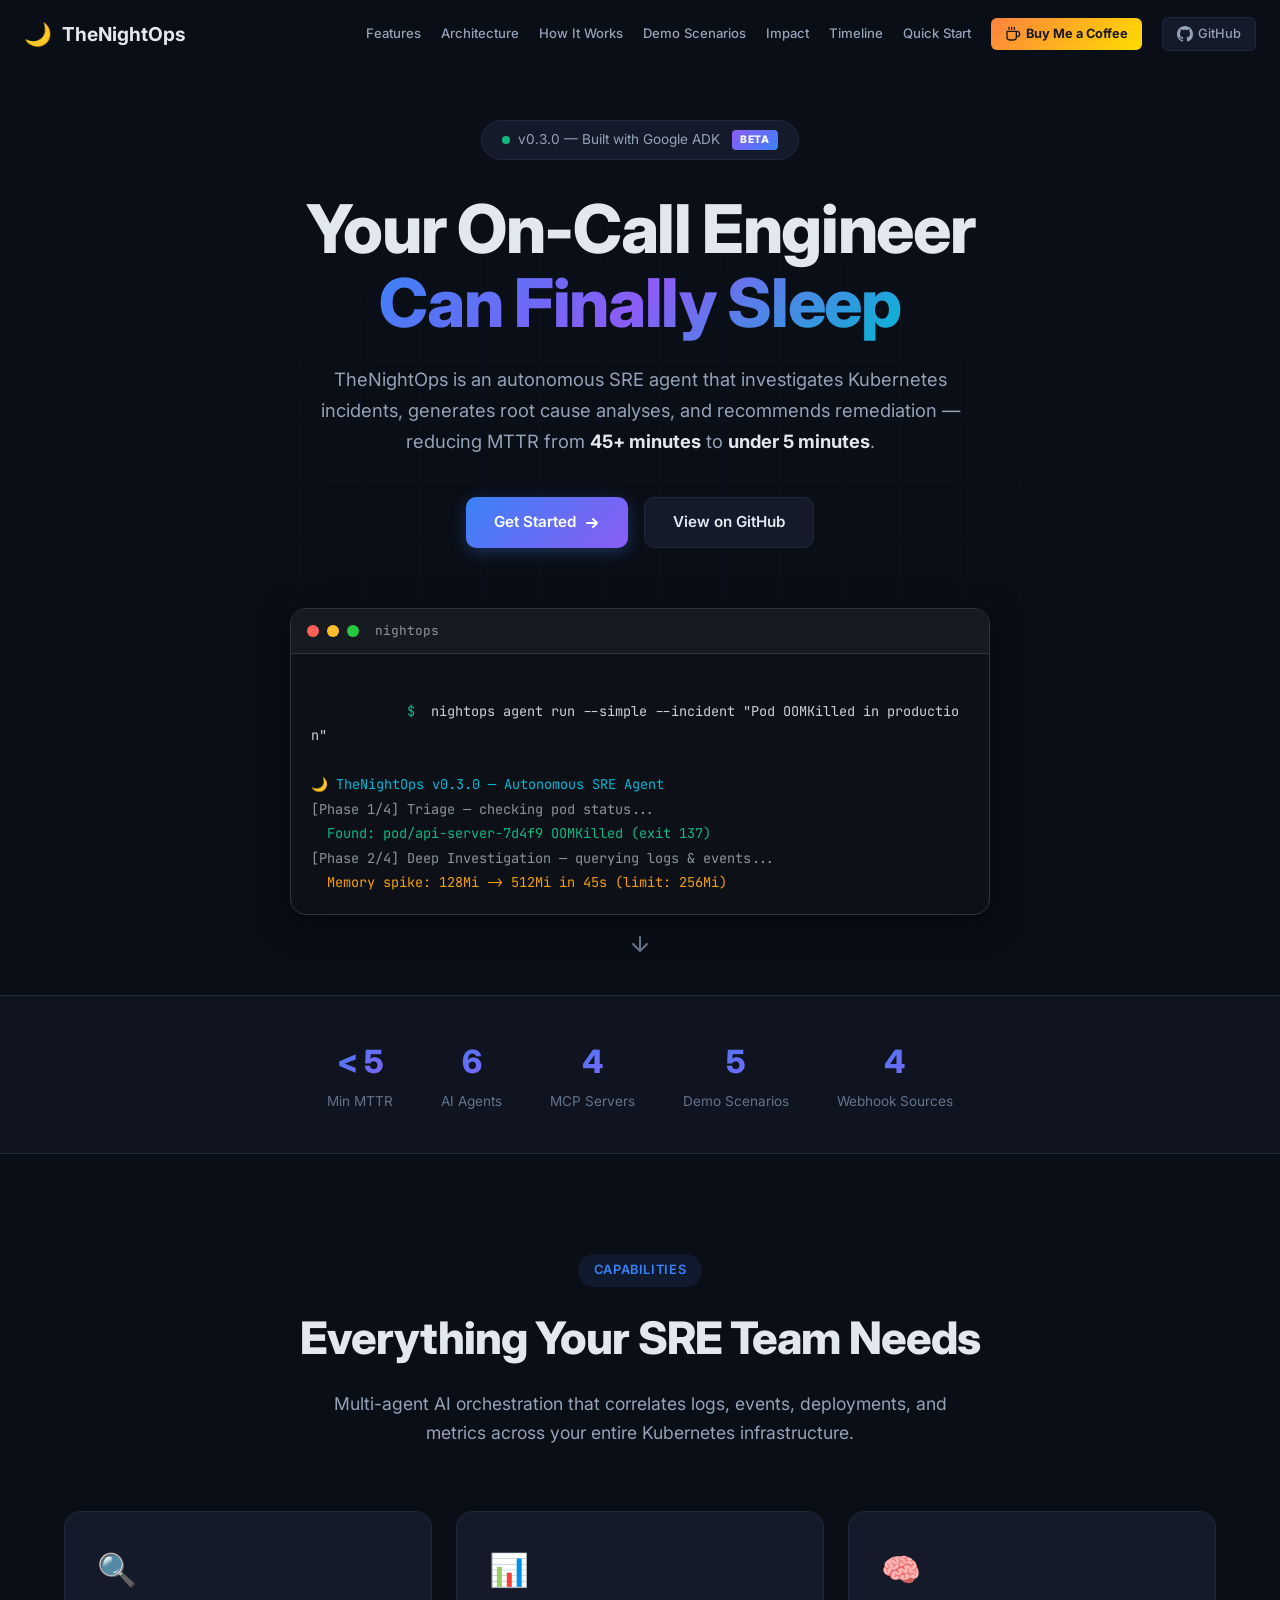
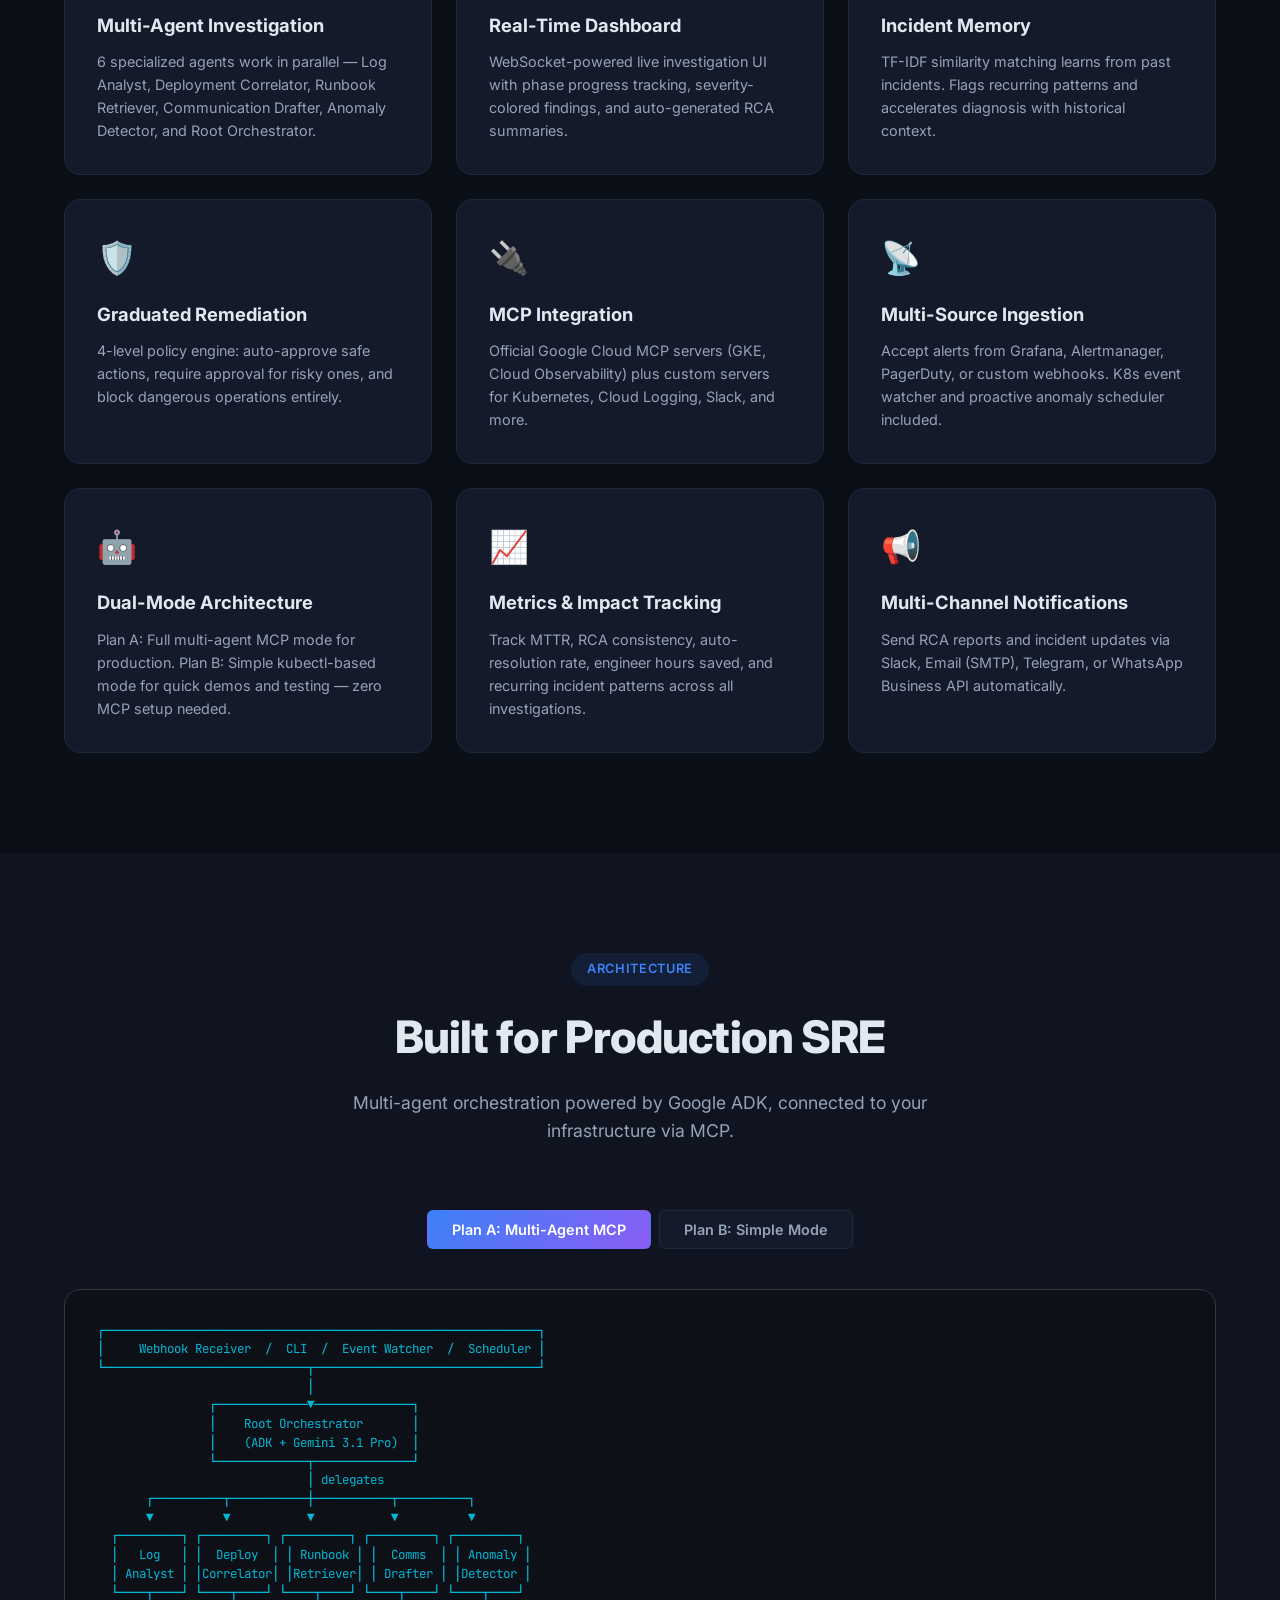
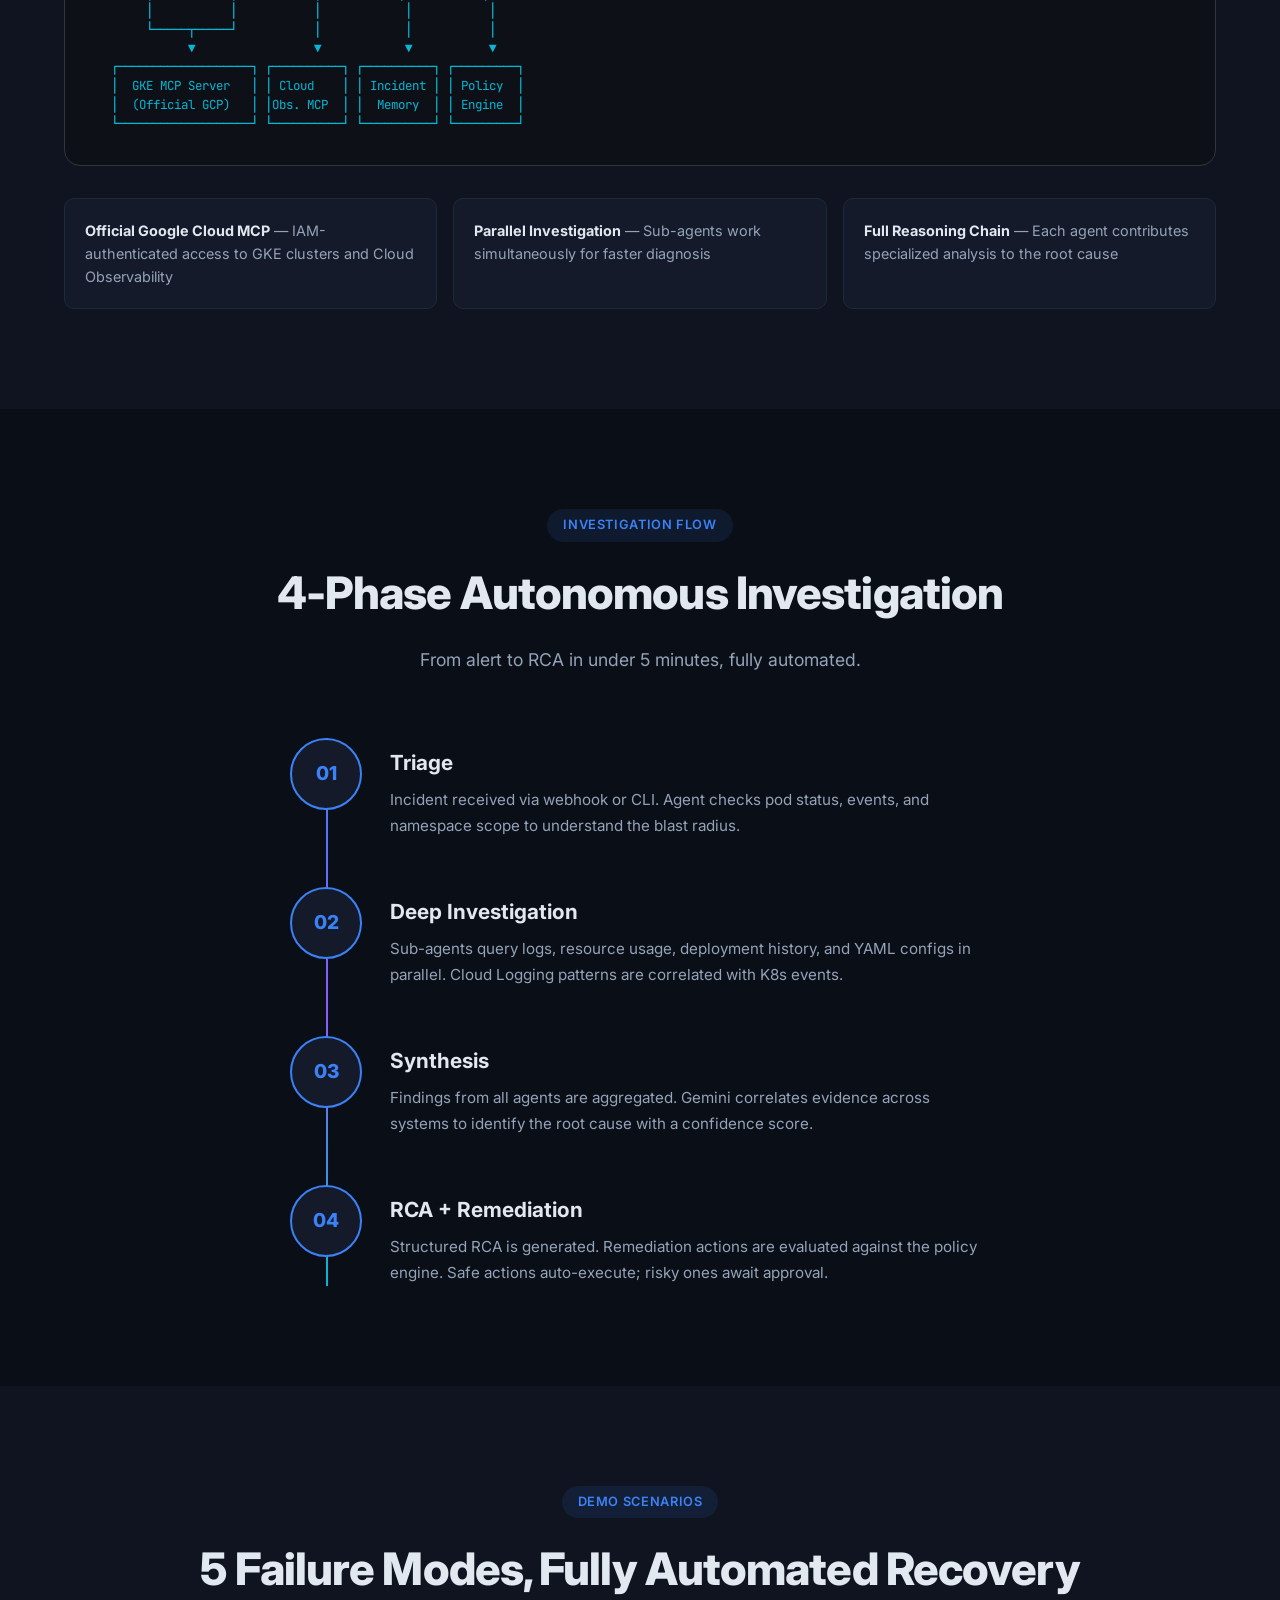
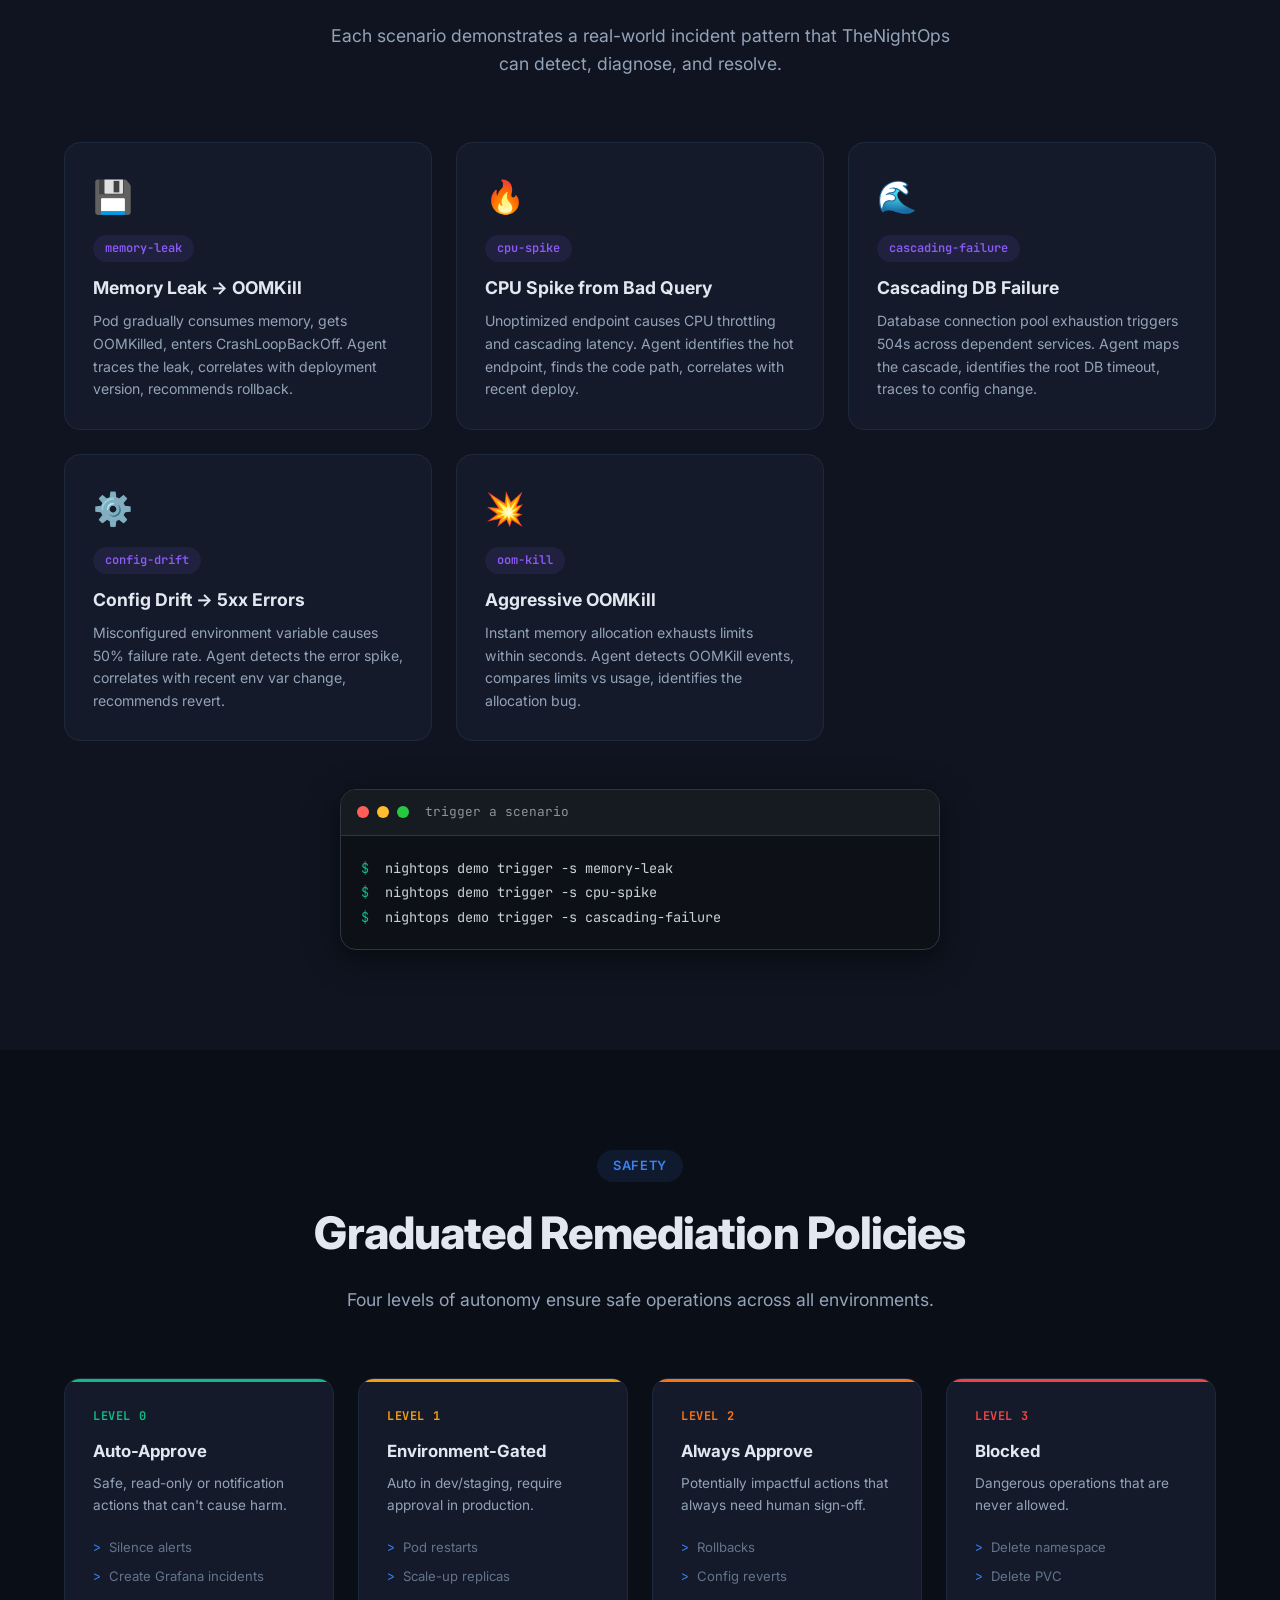
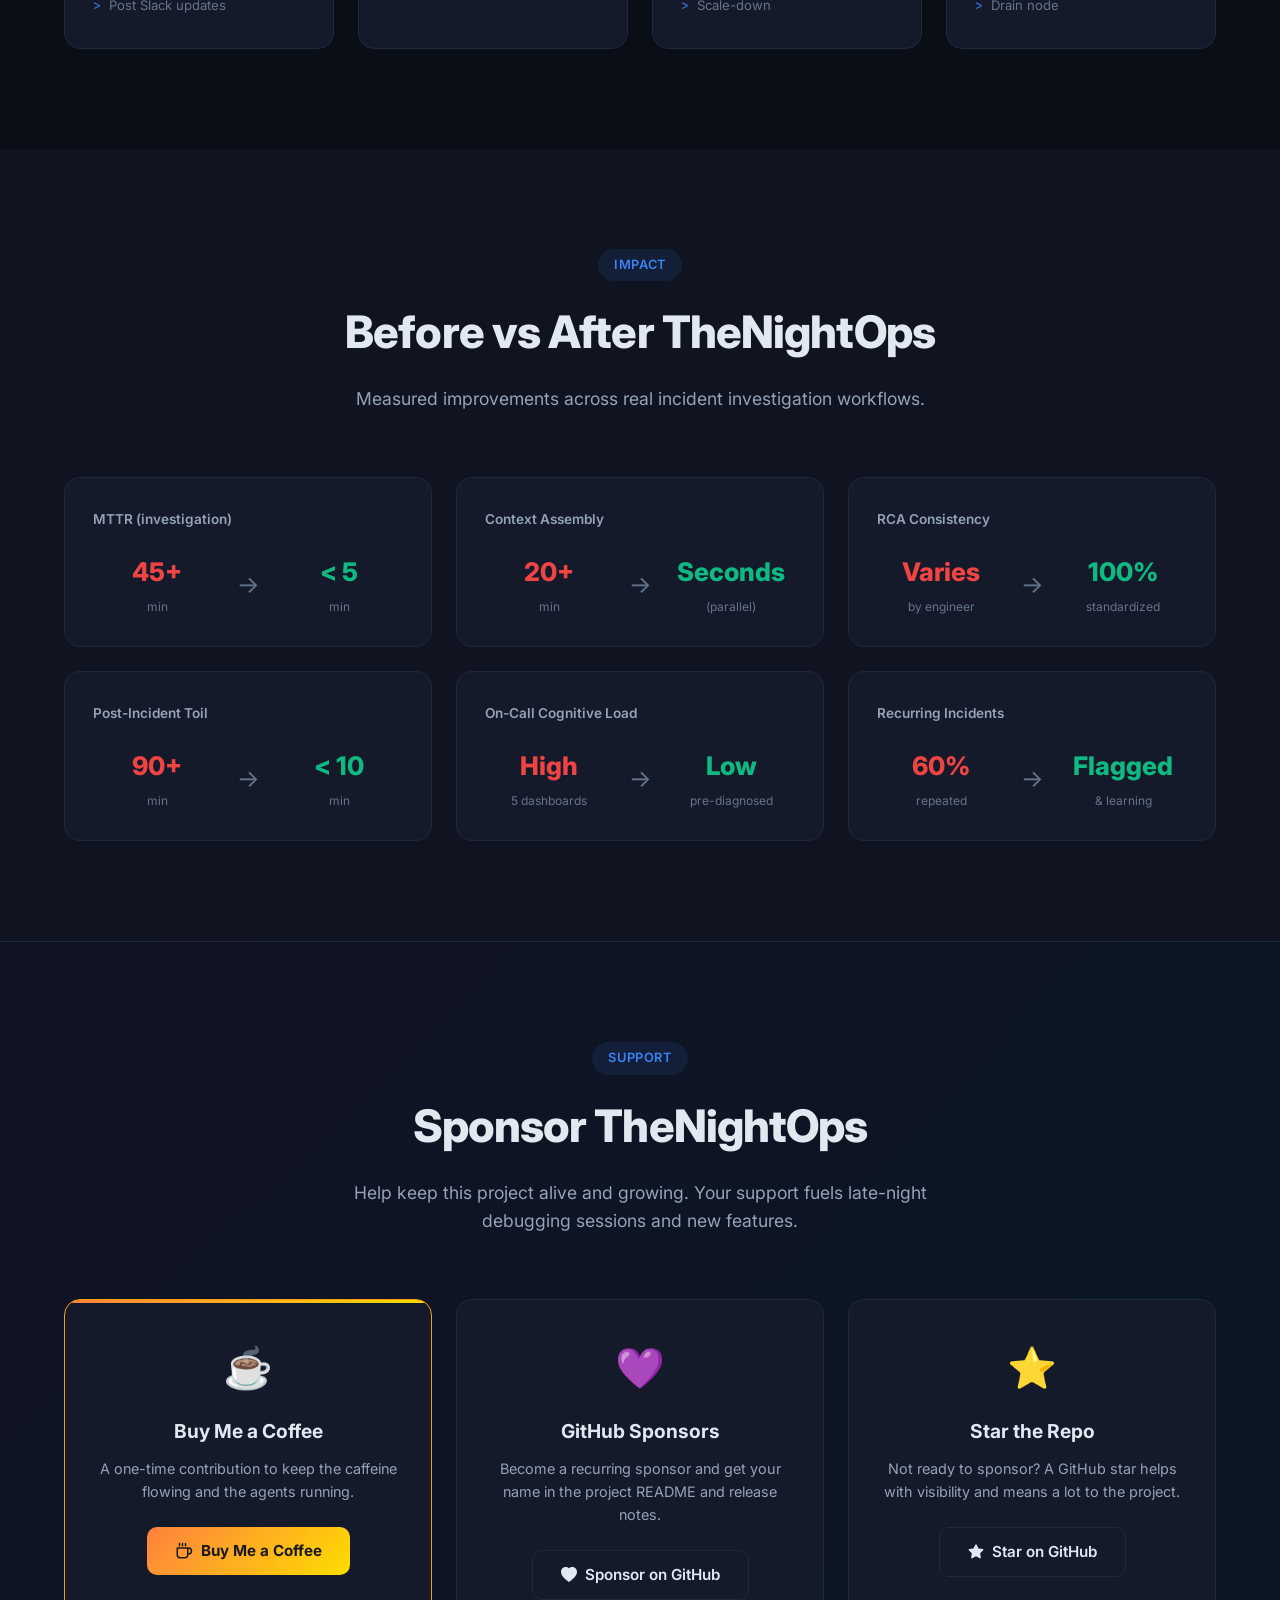
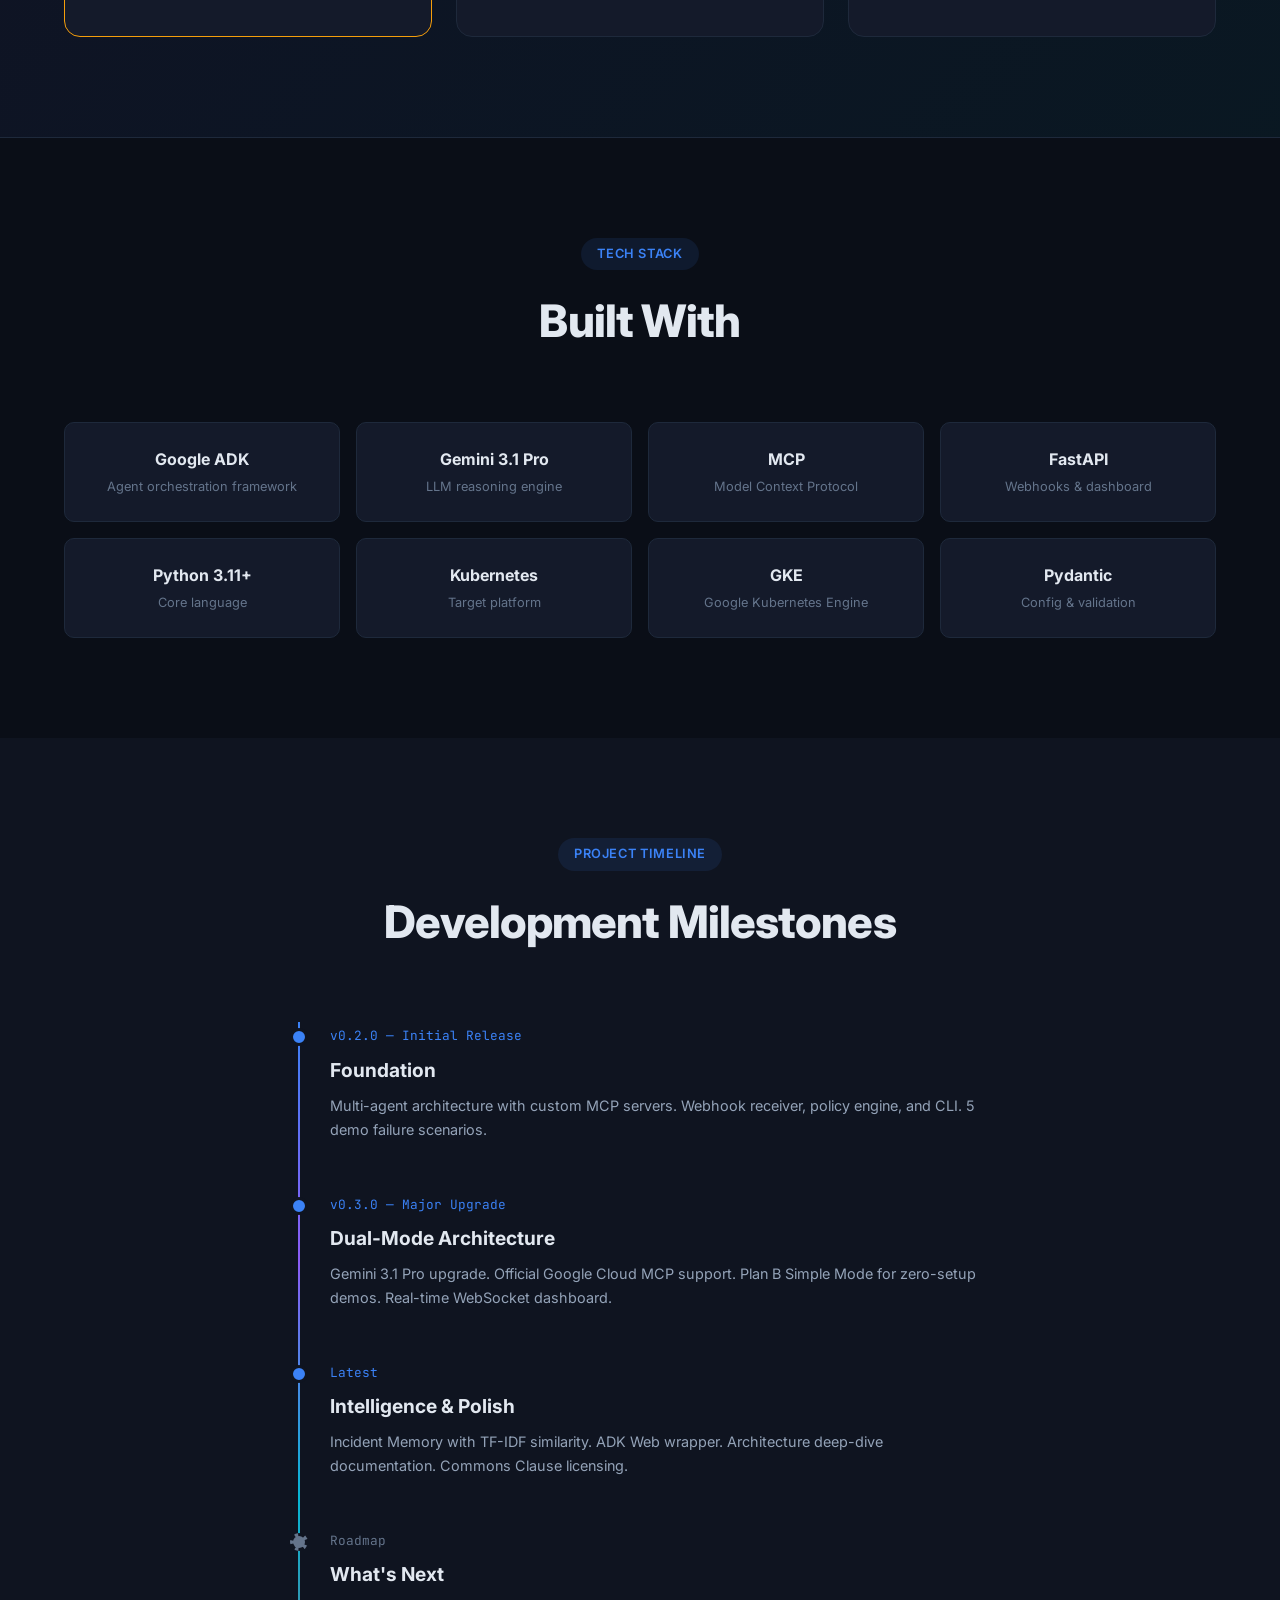
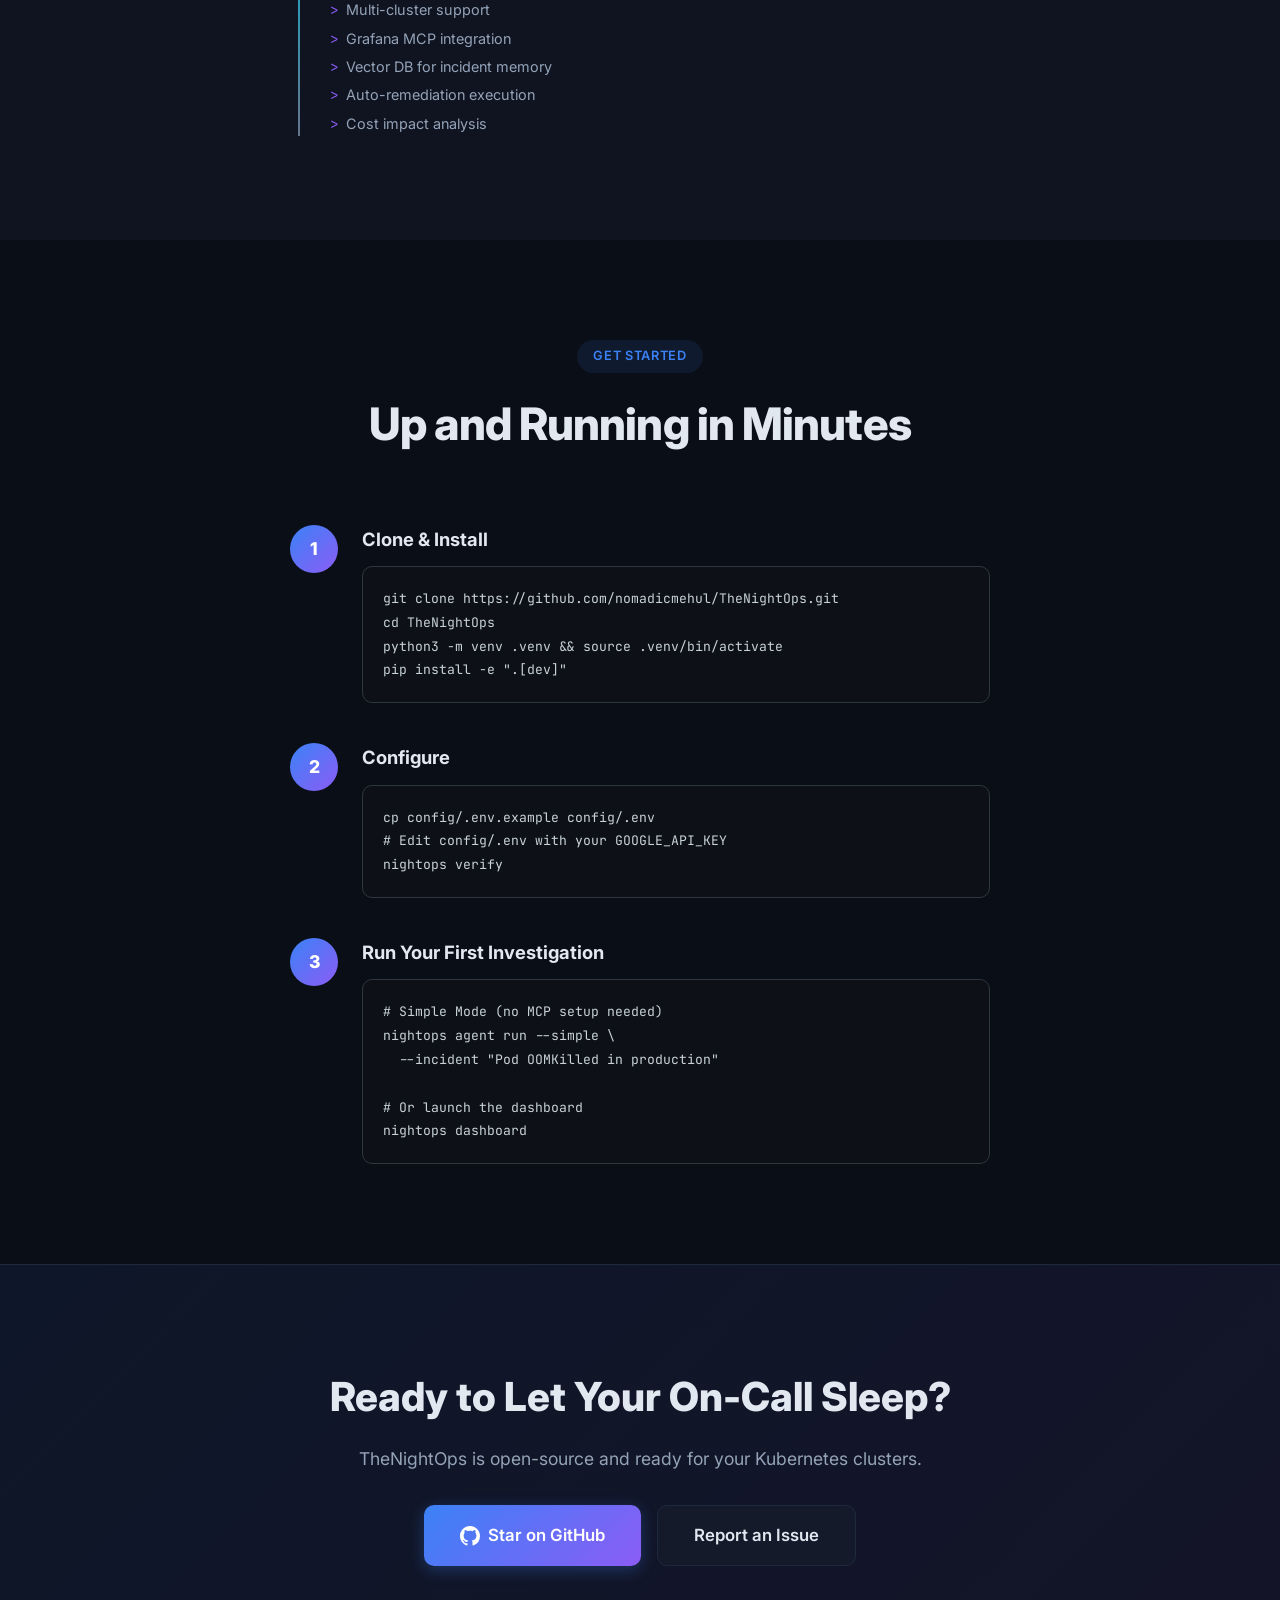
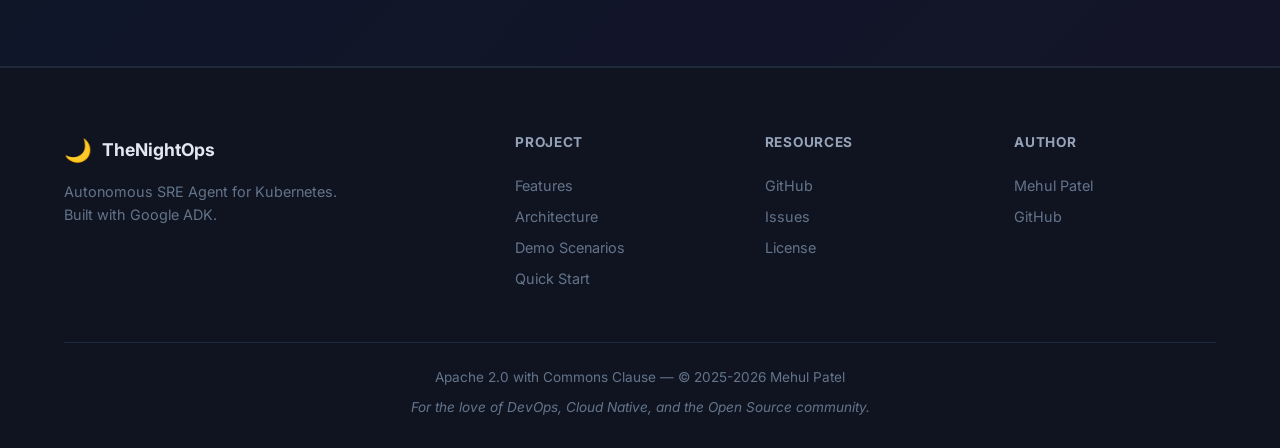
==== docs/index.html @ 660c9746 "Merge pull request #1 from nomadicmehul/features/website Added static website for GitHub Pages" ====
<!DOCTYPE html>
<html lang="en">
<head>
  <meta charset="UTF-8">
  <meta name="viewport" content="width=device-width, initial-scale=1.0">
  <title>TheNightOps — Autonomous SRE Agent for Kubernetes</title>
  <meta name="description" content="AI-powered SRE agent that investigates Kubernetes incidents, generates root cause analyses, and recommends remediation — so your on-call engineer can sleep.">
  <meta name="keywords" content="kubernetes, SRE, incident response, AI agent, Google ADK, MCP, DevOps, autonomous operations">
  <meta name="author" content="Mehul Patel">

  <!-- Open Graph -->
  <meta property="og:title" content="TheNightOps — Autonomous SRE Agent for Kubernetes">
  <meta property="og:description" content="AI-powered incident investigation that reduces MTTR from 45+ minutes to under 5 minutes.">
  <meta property="og:type" content="website">
  <meta property="og:url" content="https://nomadicmehul.github.io/TheNightOps/">

  <!-- Twitter Card -->
  <meta name="twitter:card" content="summary_large_image">
  <meta name="twitter:title" content="TheNightOps — Autonomous SRE Agent">
  <meta name="twitter:description" content="AI-powered Kubernetes incident investigation. MTTR from 45 min to under 5 min.">

  <!-- Favicon -->
  <link rel="icon" href="data:image/svg+xml,<svg xmlns='http://www.w3.org/2000/svg' viewBox='0 0 100 100'><text y='.9em' font-size='90'>🌙</text></svg>">

  <!-- Fonts -->
  <link rel="preconnect" href="https://fonts.googleapis.com">
  <link rel="preconnect" href="https://fonts.gstatic.com" crossorigin>
  <link href="https://fonts.googleapis.com/css2?family=Inter:wght@300;400;500;600;700;800;900&family=JetBrains+Mono:wght@400;500;600&display=swap" rel="stylesheet">

  <link rel="stylesheet" href="assets/style.css">
</head>
<body>

  <!-- Navigation -->
  <nav class="navbar" id="navbar">
    <div class="nav-container">
      <a href="#" class="nav-logo">
        <span class="logo-icon">🌙</span>
        <span class="logo-text">TheNightOps</span>
      </a>
      <div class="nav-links" id="navLinks">
        <a href="#features" class="nav-link">Features</a>
        <a href="#architecture" class="nav-link">Architecture</a>
        <a href="#how-it-works" class="nav-link">How It Works</a>
        <a href="#demo" class="nav-link">Demo Scenarios</a>
        <a href="#metrics" class="nav-link">Impact</a>
        <a href="#timeline" class="nav-link">Timeline</a>
        <a href="#quickstart" class="nav-link">Quick Start</a>
        <a href="https://www.buymeacoffee.com/nomadicmehul" class="nav-link nav-coffee" target="_blank" rel="noopener">
          <svg width="16" height="16" viewBox="0 0 24 24" fill="none"><path d="M17 8h1a4 4 0 010 8h-1M3 8h14v9a4 4 0 01-4 4H7a4 4 0 01-4-4V8zM6 2v3M10 2v3M14 2v3" stroke="currentColor" stroke-width="2" stroke-linecap="round" stroke-linejoin="round"/></svg>
          Buy Me a Coffee
        </a>
        <a href="https://github.com/nomadicmehul/TheNightOps" class="nav-link nav-cta" target="_blank" rel="noopener">
          <svg class="github-icon" viewBox="0 0 16 16" width="16" height="16"><path fill="currentColor" d="M8 0C3.58 0 0 3.58 0 8c0 3.54 2.29 6.53 5.47 7.59.4.07.55-.17.55-.38 0-.19-.01-.82-.01-1.49-2.01.37-2.53-.49-2.69-.94-.09-.23-.48-.94-.82-1.13-.28-.15-.68-.52-.01-.53.63-.01 1.08.58 1.23.82.72 1.21 1.87.87 2.33.66.07-.52.28-.87.51-1.07-1.78-.2-3.64-.89-3.64-3.95 0-.87.31-1.59.82-2.15-.08-.2-.36-1.02.08-2.12 0 0 .67-.21 2.2.82.64-.18 1.32-.27 2-.27.68 0 1.36.09 2 .27 1.53-1.04 2.2-.82 2.2-.82.44 1.1.16 1.92.08 2.12.51.56.82 1.27.82 2.15 0 3.07-1.87 3.75-3.65 3.95.29.25.54.73.54 1.48 0 1.07-.01 1.93-.01 2.2 0 .21.15.46.55.38A8.013 8.013 0 0016 8c0-4.42-3.58-8-8-8z"></path></svg>
          GitHub
        </a>
      </div>
      <button class="nav-toggle" id="navToggle" aria-label="Toggle navigation">
        <span></span><span></span><span></span>
      </button>
    </div>
  </nav>

  <!-- Hero Section -->
  <section class="hero" id="hero">
    <div class="hero-bg">
      <div class="stars" id="stars"></div>
      <div class="grid-overlay"></div>
    </div>
    <div class="container hero-content">
      <div class="hero-badge">
        <span class="badge-dot"></span>
        v0.3.0 &mdash; Built with Google ADK
        <span class="badge-beta">BETA</span>
      </div>
      <h1 class="hero-title">
        Your On-Call Engineer<br>
        <span class="gradient-text">Can Finally Sleep</span>
      </h1>
      <p class="hero-subtitle">
        TheNightOps is an autonomous SRE agent that investigates Kubernetes incidents,
        generates root cause analyses, and recommends remediation &mdash; reducing MTTR
        from <strong>45+ minutes</strong> to <strong>under 5 minutes</strong>.
      </p>
      <div class="hero-actions">
        <a href="#quickstart" class="btn btn-primary">
          Get Started
          <svg width="16" height="16" viewBox="0 0 16 16" fill="none"><path d="M3 8h10M9 4l4 4-4 4" stroke="currentColor" stroke-width="2" stroke-linecap="round" stroke-linejoin="round"/></svg>
        </a>
        <a href="https://github.com/nomadicmehul/TheNightOps" class="btn btn-secondary" target="_blank" rel="noopener">
          View on GitHub
        </a>
      </div>
      <div class="hero-terminal">
        <div class="terminal-header">
          <span class="terminal-dot red"></span>
          <span class="terminal-dot yellow"></span>
          <span class="terminal-dot green"></span>
          <span class="terminal-title">nightops</span>
        </div>
        <div class="terminal-body" id="terminalBody">
          <div class="terminal-line">
            <span class="prompt">$</span> nightops agent run --simple --incident "Pod OOMKilled in production"
          </div>
        </div>
      </div>
    </div>
    <div class="hero-scroll">
      <a href="#features" aria-label="Scroll down">
        <svg width="24" height="24" viewBox="0 0 24 24" fill="none"><path d="M12 5v14M5 12l7 7 7-7" stroke="currentColor" stroke-width="2" stroke-linecap="round" stroke-linejoin="round"/></svg>
      </a>
    </div>
  </section>

  <!-- Stats Bar -->
  <section class="stats-bar">
    <div class="container">
      <div class="stats-grid">
        <div class="stat-item" data-count="5">
          <span class="stat-number">< 5</span>
          <span class="stat-label">Min MTTR</span>
        </div>
        <div class="stat-item">
          <span class="stat-number">6</span>
          <span class="stat-label">AI Agents</span>
        </div>
        <div class="stat-item">
          <span class="stat-number">4</span>
          <span class="stat-label">MCP Servers</span>
        </div>
        <div class="stat-item">
          <span class="stat-number">5</span>
          <span class="stat-label">Demo Scenarios</span>
        </div>
        <div class="stat-item">
          <span class="stat-number">4</span>
          <span class="stat-label">Webhook Sources</span>
        </div>
      </div>
    </div>
  </section>

  <!-- Features Section -->
  <section class="section" id="features">
    <div class="container">
      <div class="section-header">
        <span class="section-tag">Capabilities</span>
        <h2 class="section-title">Everything Your SRE Team Needs</h2>
        <p class="section-subtitle">Multi-agent AI orchestration that correlates logs, events, deployments, and metrics across your entire Kubernetes infrastructure.</p>
      </div>
      <div class="features-grid">
        <div class="feature-card" data-aos>
          <div class="feature-icon">🔍</div>
          <h3>Multi-Agent Investigation</h3>
          <p>6 specialized agents work in parallel &mdash; Log Analyst, Deployment Correlator, Runbook Retriever, Communication Drafter, Anomaly Detector, and Root Orchestrator.</p>
        </div>
        <div class="feature-card" data-aos>
          <div class="feature-icon">📊</div>
          <h3>Real-Time Dashboard</h3>
          <p>WebSocket-powered live investigation UI with phase progress tracking, severity-colored findings, and auto-generated RCA summaries.</p>
        </div>
        <div class="feature-card" data-aos>
          <div class="feature-icon">🧠</div>
          <h3>Incident Memory</h3>
          <p>TF-IDF similarity matching learns from past incidents. Flags recurring patterns and accelerates diagnosis with historical context.</p>
        </div>
        <div class="feature-card" data-aos>
          <div class="feature-icon">🛡️</div>
          <h3>Graduated Remediation</h3>
          <p>4-level policy engine: auto-approve safe actions, require approval for risky ones, and block dangerous operations entirely.</p>
        </div>
        <div class="feature-card" data-aos>
          <div class="feature-icon">🔌</div>
          <h3>MCP Integration</h3>
          <p>Official Google Cloud MCP servers (GKE, Cloud Observability) plus custom servers for Kubernetes, Cloud Logging, Slack, and more.</p>
        </div>
        <div class="feature-card" data-aos>
          <div class="feature-icon">📡</div>
          <h3>Multi-Source Ingestion</h3>
          <p>Accept alerts from Grafana, Alertmanager, PagerDuty, or custom webhooks. K8s event watcher and proactive anomaly scheduler included.</p>
        </div>
        <div class="feature-card" data-aos>
          <div class="feature-icon">🤖</div>
          <h3>Dual-Mode Architecture</h3>
          <p>Plan A: Full multi-agent MCP mode for production. Plan B: Simple kubectl-based mode for quick demos and testing &mdash; zero MCP setup needed.</p>
        </div>
        <div class="feature-card" data-aos>
          <div class="feature-icon">📈</div>
          <h3>Metrics & Impact Tracking</h3>
          <p>Track MTTR, RCA consistency, auto-resolution rate, engineer hours saved, and recurring incident patterns across all investigations.</p>
        </div>
        <div class="feature-card" data-aos>
          <div class="feature-icon">📢</div>
          <h3>Multi-Channel Notifications</h3>
          <p>Send RCA reports and incident updates via Slack, Email (SMTP), Telegram, or WhatsApp Business API automatically.</p>
        </div>
      </div>
    </div>
  </section>

  <!-- Architecture Section -->
  <section class="section section-dark" id="architecture">
    <div class="container">
      <div class="section-header">
        <span class="section-tag">Architecture</span>
        <h2 class="section-title">Built for Production SRE</h2>
        <p class="section-subtitle">Multi-agent orchestration powered by Google ADK, connected to your infrastructure via MCP.</p>
      </div>
      <div class="arch-tabs">
        <button class="arch-tab active" data-tab="plana">Plan A: Multi-Agent MCP</button>
        <button class="arch-tab" data-tab="planb">Plan B: Simple Mode</button>
      </div>
      <div class="arch-content">
        <div class="arch-panel active" id="plana">
          <div class="arch-diagram">
<pre class="arch-ascii">
┌──────────────────────────────────────────────────────────────┐
│     Webhook Receiver  /  CLI  /  Event Watcher  /  Scheduler │
└─────────────────────────────┬────────────────────────────────┘
                              │
                ┌─────────────▼──────────────┐
                │    Root Orchestrator       │
                │    (ADK + Gemini 3.1 Pro)  │
                └─────────────┬──────────────┘
                              │ delegates
       ┌──────────┬───────────┼───────────┬──────────┐
       ▼          ▼           ▼           ▼          ▼
  ┌─────────┐ ┌─────────┐ ┌─────────┐ ┌─────────┐ ┌─────────┐
  │   Log   │ │  Deploy  │ │ Runbook │ │  Comms  │ │ Anomaly │
  │ Analyst │ │Correlator│ │Retriever│ │ Drafter │ │Detector │
  └────┬────┘ └────┬────┘ └────┬────┘ └────┬────┘ └────┬────┘
       │           │           │            │           │
       └─────┬─────┘           │            │           │
             ▼                 ▼            ▼           ▼
  ┌───────────────────┐ ┌──────────┐ ┌──────────┐ ┌─────────┐
  │  GKE MCP Server   │ │ Cloud    │ │ Incident │ │ Policy  │
  │  (Official GCP)   │ │Obs. MCP  │ │  Memory  │ │ Engine  │
  └───────────────────┘ └──────────┘ └──────────┘ └─────────┘
</pre>
          </div>
          <div class="arch-features">
            <div class="arch-feature">
              <strong>Official Google Cloud MCP</strong> &mdash; IAM-authenticated access to GKE clusters and Cloud Observability
            </div>
            <div class="arch-feature">
              <strong>Parallel Investigation</strong> &mdash; Sub-agents work simultaneously for faster diagnosis
            </div>
            <div class="arch-feature">
              <strong>Full Reasoning Chain</strong> &mdash; Each agent contributes specialized analysis to the root cause
            </div>
          </div>
        </div>
        <div class="arch-panel" id="planb">
          <div class="arch-diagram">
<pre class="arch-ascii">
┌──────────────────────────────────────────────────────┐
│     Webhook Receiver  /  CLI  /  Event Watcher       │
└────────────────────────┬─────────────────────────────┘
                         │
              ┌──────────▼──────────┐
              │    Simple Agent     │
              │  (ADK + Gemini)     │
              └──────────┬──────────┘
                         │
          ┌──────────────┼──────────────┐
          ▼              ▼              ▼
   ┌────────────┐ ┌────────────┐ ┌────────────┐
   │ kubectl    │ │ kubectl    │ │ kubectl    │
   │ get pods   │ │ logs       │ │ top        │
   │ get events │ │ describe   │ │ rollout    │
   └────────────┘ └────────────┘ └────────────┘
                         │
              (Any kubectl-configured cluster)
</pre>
          </div>
          <div class="arch-features">
            <div class="arch-feature">
              <strong>Zero MCP Setup</strong> &mdash; Works with any cluster where kubectl is configured
            </div>
            <div class="arch-feature">
              <strong>Single Agent</strong> &mdash; Direct kubectl subprocess calls for maximum reliability
            </div>
            <div class="arch-feature">
              <strong>Perfect for Demos</strong> &mdash; Get started in minutes, no GCP project required
            </div>
          </div>
        </div>
      </div>
    </div>
  </section>

  <!-- How It Works -->
  <section class="section" id="how-it-works">
    <div class="container">
      <div class="section-header">
        <span class="section-tag">Investigation Flow</span>
        <h2 class="section-title">4-Phase Autonomous Investigation</h2>
        <p class="section-subtitle">From alert to RCA in under 5 minutes, fully automated.</p>
      </div>
      <div class="phases-timeline">
        <div class="phase-item" data-aos>
          <div class="phase-number">01</div>
          <div class="phase-content">
            <h3>Triage</h3>
            <p>Incident received via webhook or CLI. Agent checks pod status, events, and namespace scope to understand the blast radius.</p>
          </div>
        </div>
        <div class="phase-item" data-aos>
          <div class="phase-number">02</div>
          <div class="phase-content">
            <h3>Deep Investigation</h3>
            <p>Sub-agents query logs, resource usage, deployment history, and YAML configs in parallel. Cloud Logging patterns are correlated with K8s events.</p>
          </div>
        </div>
        <div class="phase-item" data-aos>
          <div class="phase-number">03</div>
          <div class="phase-content">
            <h3>Synthesis</h3>
            <p>Findings from all agents are aggregated. Gemini correlates evidence across systems to identify the root cause with a confidence score.</p>
          </div>
        </div>
        <div class="phase-item" data-aos>
          <div class="phase-number">04</div>
          <div class="phase-content">
            <h3>RCA + Remediation</h3>
            <p>Structured RCA is generated. Remediation actions are evaluated against the policy engine. Safe actions auto-execute; risky ones await approval.</p>
          </div>
        </div>
      </div>
    </div>
  </section>

  <!-- Demo Scenarios -->
  <section class="section section-dark" id="demo">
    <div class="container">
      <div class="section-header">
        <span class="section-tag">Demo Scenarios</span>
        <h2 class="section-title">5 Failure Modes, Fully Automated Recovery</h2>
        <p class="section-subtitle">Each scenario demonstrates a real-world incident pattern that TheNightOps can detect, diagnose, and resolve.</p>
      </div>
      <div class="scenarios-grid">
        <div class="scenario-card" data-aos>
          <div class="scenario-icon">💾</div>
          <div class="scenario-tag">memory-leak</div>
          <h3>Memory Leak &rarr; OOMKill</h3>
          <p>Pod gradually consumes memory, gets OOMKilled, enters CrashLoopBackOff. Agent traces the leak, correlates with deployment version, recommends rollback.</p>
        </div>
        <div class="scenario-card" data-aos>
          <div class="scenario-icon">🔥</div>
          <div class="scenario-tag">cpu-spike</div>
          <h3>CPU Spike from Bad Query</h3>
          <p>Unoptimized endpoint causes CPU throttling and cascading latency. Agent identifies the hot endpoint, finds the code path, correlates with recent deploy.</p>
        </div>
        <div class="scenario-card" data-aos>
          <div class="scenario-icon">🌊</div>
          <div class="scenario-tag">cascading-failure</div>
          <h3>Cascading DB Failure</h3>
          <p>Database connection pool exhaustion triggers 504s across dependent services. Agent maps the cascade, identifies the root DB timeout, traces to config change.</p>
        </div>
        <div class="scenario-card" data-aos>
          <div class="scenario-icon">⚙️</div>
          <div class="scenario-tag">config-drift</div>
          <h3>Config Drift &rarr; 5xx Errors</h3>
          <p>Misconfigured environment variable causes 50% failure rate. Agent detects the error spike, correlates with recent env var change, recommends revert.</p>
        </div>
        <div class="scenario-card" data-aos>
          <div class="scenario-icon">💥</div>
          <div class="scenario-tag">oom-kill</div>
          <h3>Aggressive OOMKill</h3>
          <p>Instant memory allocation exhausts limits within seconds. Agent detects OOMKill events, compares limits vs usage, identifies the allocation bug.</p>
        </div>
      </div>
      <div class="scenario-command">
        <div class="terminal-header">
          <span class="terminal-dot red"></span>
          <span class="terminal-dot yellow"></span>
          <span class="terminal-dot green"></span>
          <span class="terminal-title">trigger a scenario</span>
        </div>
        <div class="terminal-body">
          <div class="terminal-line"><span class="prompt">$</span> nightops demo trigger -s memory-leak</div>
          <div class="terminal-line"><span class="prompt">$</span> nightops demo trigger -s cpu-spike</div>
          <div class="terminal-line"><span class="prompt">$</span> nightops demo trigger -s cascading-failure</div>
        </div>
      </div>
    </div>
  </section>

  <!-- Remediation Policies -->
  <section class="section" id="remediation">
    <div class="container">
      <div class="section-header">
        <span class="section-tag">Safety</span>
        <h2 class="section-title">Graduated Remediation Policies</h2>
        <p class="section-subtitle">Four levels of autonomy ensure safe operations across all environments.</p>
      </div>
      <div class="policy-grid">
        <div class="policy-card policy-level-0" data-aos>
          <div class="policy-level">Level 0</div>
          <h3>Auto-Approve</h3>
          <p>Safe, read-only or notification actions that can't cause harm.</p>
          <ul>
            <li>Silence alerts</li>
            <li>Create Grafana incidents</li>
            <li>Post Slack updates</li>
          </ul>
        </div>
        <div class="policy-card policy-level-1" data-aos>
          <div class="policy-level">Level 1</div>
          <h3>Environment-Gated</h3>
          <p>Auto in dev/staging, require approval in production.</p>
          <ul>
            <li>Pod restarts</li>
            <li>Scale-up replicas</li>
          </ul>
        </div>
        <div class="policy-card policy-level-2" data-aos>
          <div class="policy-level">Level 2</div>
          <h3>Always Approve</h3>
          <p>Potentially impactful actions that always need human sign-off.</p>
          <ul>
            <li>Rollbacks</li>
            <li>Config reverts</li>
            <li>Scale-down</li>
          </ul>
        </div>
        <div class="policy-card policy-level-3" data-aos>
          <div class="policy-level">Level 3</div>
          <h3>Blocked</h3>
          <p>Dangerous operations that are never allowed.</p>
          <ul>
            <li>Delete namespace</li>
            <li>Delete PVC</li>
            <li>Drain node</li>
          </ul>
        </div>
      </div>
    </div>
  </section>

  <!-- Metrics / Impact Section -->
  <section class="section section-dark" id="metrics">
    <div class="container">
      <div class="section-header">
        <span class="section-tag">Impact</span>
        <h2 class="section-title">Before vs After TheNightOps</h2>
        <p class="section-subtitle">Measured improvements across real incident investigation workflows.</p>
      </div>
      <div class="metrics-grid">
        <div class="metric-card" data-aos>
          <div class="metric-header">
            <span class="metric-label">MTTR (investigation)</span>
          </div>
          <div class="metric-comparison">
            <div class="metric-before">
              <span class="metric-value">45+</span>
              <span class="metric-unit">min</span>
            </div>
            <div class="metric-arrow">&rarr;</div>
            <div class="metric-after">
              <span class="metric-value">&lt; 5</span>
              <span class="metric-unit">min</span>
            </div>
          </div>
        </div>
        <div class="metric-card" data-aos>
          <div class="metric-header">
            <span class="metric-label">Context Assembly</span>
          </div>
          <div class="metric-comparison">
            <div class="metric-before">
              <span class="metric-value">20+</span>
              <span class="metric-unit">min</span>
            </div>
            <div class="metric-arrow">&rarr;</div>
            <div class="metric-after">
              <span class="metric-value">Seconds</span>
              <span class="metric-unit">(parallel)</span>
            </div>
          </div>
        </div>
        <div class="metric-card" data-aos>
          <div class="metric-header">
            <span class="metric-label">RCA Consistency</span>
          </div>
          <div class="metric-comparison">
            <div class="metric-before">
              <span class="metric-value">Varies</span>
              <span class="metric-unit">by engineer</span>
            </div>
            <div class="metric-arrow">&rarr;</div>
            <div class="metric-after">
              <span class="metric-value">100%</span>
              <span class="metric-unit">standardized</span>
            </div>
          </div>
        </div>
        <div class="metric-card" data-aos>
          <div class="metric-header">
            <span class="metric-label">Post-Incident Toil</span>
          </div>
          <div class="metric-comparison">
            <div class="metric-before">
              <span class="metric-value">90+</span>
              <span class="metric-unit">min</span>
            </div>
            <div class="metric-arrow">&rarr;</div>
            <div class="metric-after">
              <span class="metric-value">&lt; 10</span>
              <span class="metric-unit">min</span>
            </div>
          </div>
        </div>
        <div class="metric-card" data-aos>
          <div class="metric-header">
            <span class="metric-label">On-Call Cognitive Load</span>
          </div>
          <div class="metric-comparison">
            <div class="metric-before">
              <span class="metric-value">High</span>
              <span class="metric-unit">5 dashboards</span>
            </div>
            <div class="metric-arrow">&rarr;</div>
            <div class="metric-after">
              <span class="metric-value">Low</span>
              <span class="metric-unit">pre-diagnosed</span>
            </div>
          </div>
        </div>
        <div class="metric-card" data-aos>
          <div class="metric-header">
            <span class="metric-label">Recurring Incidents</span>
          </div>
          <div class="metric-comparison">
            <div class="metric-before">
              <span class="metric-value">60%</span>
              <span class="metric-unit">repeated</span>
            </div>
            <div class="metric-arrow">&rarr;</div>
            <div class="metric-after">
              <span class="metric-value">Flagged</span>
              <span class="metric-unit">& learning</span>
            </div>
          </div>
        </div>
      </div>
    </div>
  </section>

  <!-- Sponsor Section -->
  <section class="section section-sponsor" id="sponsor">
    <div class="container">
      <div class="section-header">
        <span class="section-tag">Support</span>
        <h2 class="section-title">Sponsor TheNightOps</h2>
        <p class="section-subtitle">Help keep this project alive and growing. Your support fuels late-night debugging sessions and new features.</p>
      </div>
      <div class="sponsor-grid">
        <div class="sponsor-card sponsor-featured" data-aos>
          <div class="sponsor-icon">☕</div>
          <h3>Buy Me a Coffee</h3>
          <p>A one-time contribution to keep the caffeine flowing and the agents running.</p>
          <a href="https://www.buymeacoffee.com/nomadicmehul" class="btn btn-coffee" target="_blank" rel="noopener">
            <svg width="18" height="18" viewBox="0 0 24 24" fill="none"><path d="M17 8h1a4 4 0 010 8h-1M3 8h14v9a4 4 0 01-4 4H7a4 4 0 01-4-4V8zM6 2v3M10 2v3M14 2v3" stroke="currentColor" stroke-width="2" stroke-linecap="round" stroke-linejoin="round"/></svg>
            Buy Me a Coffee
          </a>
        </div>
        <div class="sponsor-card" data-aos>
          <div class="sponsor-icon">💜</div>
          <h3>GitHub Sponsors</h3>
          <p>Become a recurring sponsor and get your name in the project README and release notes.</p>
          <a href="https://github.com/sponsors/nomadicmehul" class="btn btn-secondary" target="_blank" rel="noopener">
            <svg width="16" height="16" viewBox="0 0 16 16" fill="none"><path d="M8 1.314C12.438-3.248 23.534 4.735 8 15-7.534 4.736 3.562-3.248 8 1.314z" fill="currentColor"/></svg>
            Sponsor on GitHub
          </a>
        </div>
        <div class="sponsor-card" data-aos>
          <div class="sponsor-icon">⭐</div>
          <h3>Star the Repo</h3>
          <p>Not ready to sponsor? A GitHub star helps with visibility and means a lot to the project.</p>
          <a href="https://github.com/nomadicmehul/TheNightOps" class="btn btn-secondary" target="_blank" rel="noopener">
            <svg width="16" height="16" viewBox="0 0 16 16" fill="none"><path d="M8 .25a.75.75 0 01.673.418l1.882 3.815 4.21.612a.75.75 0 01.416 1.279l-3.046 2.97.719 4.192a.75.75 0 01-1.088.791L8 12.347l-3.766 1.98a.75.75 0 01-1.088-.79l.72-4.194L.818 6.374a.75.75 0 01.416-1.28l4.21-.611L7.327.668A.75.75 0 018 .25z" fill="currentColor"/></svg>
            Star on GitHub
          </a>
        </div>
      </div>
    </div>
  </section>

  <!-- Tech Stack -->
  <section class="section" id="tech-stack">
    <div class="container">
      <div class="section-header">
        <span class="section-tag">Tech Stack</span>
        <h2 class="section-title">Built With</h2>
      </div>
      <div class="tech-grid">
        <div class="tech-item" data-aos>
          <div class="tech-name">Google ADK</div>
          <div class="tech-desc">Agent orchestration framework</div>
        </div>
        <div class="tech-item" data-aos>
          <div class="tech-name">Gemini 3.1 Pro</div>
          <div class="tech-desc">LLM reasoning engine</div>
        </div>
        <div class="tech-item" data-aos>
          <div class="tech-name">MCP</div>
          <div class="tech-desc">Model Context Protocol</div>
        </div>
        <div class="tech-item" data-aos>
          <div class="tech-name">FastAPI</div>
          <div class="tech-desc">Webhooks &amp; dashboard</div>
        </div>
        <div class="tech-item" data-aos>
          <div class="tech-name">Python 3.11+</div>
          <div class="tech-desc">Core language</div>
        </div>
        <div class="tech-item" data-aos>
          <div class="tech-name">Kubernetes</div>
          <div class="tech-desc">Target platform</div>
        </div>
        <div class="tech-item" data-aos>
          <div class="tech-name">GKE</div>
          <div class="tech-desc">Google Kubernetes Engine</div>
        </div>
        <div class="tech-item" data-aos>
          <div class="tech-name">Pydantic</div>
          <div class="tech-desc">Config &amp; validation</div>
        </div>
      </div>
    </div>
  </section>

  <!-- Timeline -->
  <section class="section section-dark" id="timeline">
    <div class="container">
      <div class="section-header">
        <span class="section-tag">Project Timeline</span>
        <h2 class="section-title">Development Milestones</h2>
      </div>
      <div class="timeline">
        <div class="timeline-item" data-aos>
          <div class="timeline-marker"></div>
          <div class="timeline-content">
            <span class="timeline-date">v0.2.0 &mdash; Initial Release</span>
            <h3>Foundation</h3>
            <p>Multi-agent architecture with custom MCP servers. Webhook receiver, policy engine, and CLI. 5 demo failure scenarios.</p>
          </div>
        </div>
        <div class="timeline-item" data-aos>
          <div class="timeline-marker"></div>
          <div class="timeline-content">
            <span class="timeline-date">v0.3.0 &mdash; Major Upgrade</span>
            <h3>Dual-Mode Architecture</h3>
            <p>Gemini 3.1 Pro upgrade. Official Google Cloud MCP support. Plan B Simple Mode for zero-setup demos. Real-time WebSocket dashboard.</p>
          </div>
        </div>
        <div class="timeline-item" data-aos>
          <div class="timeline-marker"></div>
          <div class="timeline-content">
            <span class="timeline-date">Latest</span>
            <h3>Intelligence & Polish</h3>
            <p>Incident Memory with TF-IDF similarity. ADK Web wrapper. Architecture deep-dive documentation. Commons Clause licensing.</p>
          </div>
        </div>
        <div class="timeline-item timeline-future" data-aos>
          <div class="timeline-marker"></div>
          <div class="timeline-content">
            <span class="timeline-date">Roadmap</span>
            <h3>What's Next</h3>
            <ul>
              <li>Multi-cluster support</li>
              <li>Grafana MCP integration</li>
              <li>Vector DB for incident memory</li>
              <li>Auto-remediation execution</li>
              <li>Cost impact analysis</li>
            </ul>
          </div>
        </div>
      </div>
    </div>
  </section>

  <!-- Quick Start -->
  <section class="section" id="quickstart">
    <div class="container">
      <div class="section-header">
        <span class="section-tag">Get Started</span>
        <h2 class="section-title">Up and Running in Minutes</h2>
      </div>
      <div class="quickstart-steps">
        <div class="qs-step" data-aos>
          <div class="qs-number">1</div>
          <div class="qs-content">
            <h3>Clone & Install</h3>
            <div class="code-block">
              <pre><code>git clone https://github.com/nomadicmehul/TheNightOps.git
cd TheNightOps
python3 -m venv .venv && source .venv/bin/activate
pip install -e ".[dev]"</code></pre>
            </div>
          </div>
        </div>
        <div class="qs-step" data-aos>
          <div class="qs-number">2</div>
          <div class="qs-content">
            <h3>Configure</h3>
            <div class="code-block">
              <pre><code>cp config/.env.example config/.env
# Edit config/.env with your GOOGLE_API_KEY
nightops verify</code></pre>
            </div>
          </div>
        </div>
        <div class="qs-step" data-aos>
          <div class="qs-number">3</div>
          <div class="qs-content">
            <h3>Run Your First Investigation</h3>
            <div class="code-block">
              <pre><code># Simple Mode (no MCP setup needed)
nightops agent run --simple \
  --incident "Pod OOMKilled in production"

# Or launch the dashboard
nightops dashboard</code></pre>
            </div>
          </div>
        </div>
      </div>
    </div>
  </section>

  <!-- CTA Section -->
  <section class="section section-cta">
    <div class="container">
      <h2>Ready to Let Your On-Call Sleep?</h2>
      <p>TheNightOps is open-source and ready for your Kubernetes clusters.</p>
      <div class="cta-actions">
        <a href="https://github.com/nomadicmehul/TheNightOps" class="btn btn-primary btn-lg" target="_blank" rel="noopener">
          <svg class="github-icon" viewBox="0 0 16 16" width="20" height="20"><path fill="currentColor" d="M8 0C3.58 0 0 3.58 0 8c0 3.54 2.29 6.53 5.47 7.59.4.07.55-.17.55-.38 0-.19-.01-.82-.01-1.49-2.01.37-2.53-.49-2.69-.94-.09-.23-.48-.94-.82-1.13-.28-.15-.68-.52-.01-.53.63-.01 1.08.58 1.23.82.72 1.21 1.87.87 2.33.66.07-.52.28-.87.51-1.07-1.78-.2-3.64-.89-3.64-3.95 0-.87.31-1.59.82-2.15-.08-.2-.36-1.02.08-2.12 0 0 .67-.21 2.2.82.64-.18 1.32-.27 2-.27.68 0 1.36.09 2 .27 1.53-1.04 2.2-.82 2.2-.82.44 1.1.16 1.92.08 2.12.51.56.82 1.27.82 2.15 0 3.07-1.87 3.75-3.65 3.95.29.25.54.73.54 1.48 0 1.07-.01 1.93-.01 2.2 0 .21.15.46.55.38A8.013 8.013 0 0016 8c0-4.42-3.58-8-8-8z"></path></svg>
          Star on GitHub
        </a>
        <a href="https://github.com/nomadicmehul/TheNightOps/issues" class="btn btn-secondary btn-lg" target="_blank" rel="noopener">
          Report an Issue
        </a>
      </div>
    </div>
  </section>

  <!-- Footer -->
  <footer class="footer">
    <div class="container">
      <div class="footer-grid">
        <div class="footer-brand">
          <div class="footer-logo">
            <span class="logo-icon">🌙</span>
            <span class="logo-text">TheNightOps</span>
          </div>
          <p>Autonomous SRE Agent for Kubernetes.<br>Built with Google ADK.</p>
        </div>
        <div class="footer-links">
          <h4>Project</h4>
          <a href="#features">Features</a>
          <a href="#architecture">Architecture</a>
          <a href="#demo">Demo Scenarios</a>
          <a href="#quickstart">Quick Start</a>
        </div>
        <div class="footer-links">
          <h4>Resources</h4>
          <a href="https://github.com/nomadicmehul/TheNightOps" target="_blank" rel="noopener">GitHub</a>
          <a href="https://github.com/nomadicmehul/TheNightOps/issues" target="_blank" rel="noopener">Issues</a>
          <a href="https://github.com/nomadicmehul/TheNightOps/blob/main/LICENSE" target="_blank" rel="noopener">License</a>
        </div>
        <div class="footer-links">
          <h4>Author</h4>
          <a href="https://nomadicmehul.dev/" target="_blank" rel="noopener">Mehul Patel</a>
          <a href="https://github.com/nomadicmehul" target="_blank" rel="noopener">GitHub</a>

        </div>
      </div>
      <div class="footer-bottom">
        <p>Apache 2.0 with Commons Clause &mdash; &copy; 2025-2026 Mehul Patel</p>
        <p class="footer-tagline">For the love of DevOps, Cloud Native, and the Open Source community.</p>
      </div>
    </div>
  </footer>

  <script src="assets/script.js"></script>
</body>
</html>
---- docs/assets/style.css ----
/* ============================================
   TheNightOps — Static Website Styles
   Dark theme with neon accents
   ============================================ */

:root {
  --bg-primary: #0a0e17;
  --bg-secondary: #0f1420;
  --bg-card: #141a2a;
  --bg-card-hover: #1a2236;
  --border: #1e293b;
  --border-glow: #3b82f620;

  --text-primary: #e2e8f0;
  --text-secondary: #94a3b8;
  --text-muted: #64748b;

  --accent-blue: #3b82f6;
  --accent-purple: #8b5cf6;
  --accent-cyan: #06b6d4;
  --accent-green: #10b981;
  --accent-yellow: #f59e0b;
  --accent-red: #ef4444;
  --accent-orange: #f97316;

  --gradient-primary: linear-gradient(135deg, #3b82f6, #8b5cf6);
  --gradient-hero: linear-gradient(135deg, #3b82f6 0%, #8b5cf6 50%, #06b6d4 100%);

  --font-sans: 'Inter', -apple-system, BlinkMacSystemFont, 'Segoe UI', sans-serif;
  --font-mono: 'JetBrains Mono', 'Fira Code', monospace;

  --radius-sm: 6px;
  --radius-md: 10px;
  --radius-lg: 16px;
  --radius-xl: 24px;

  --shadow-sm: 0 1px 3px rgba(0, 0, 0, 0.3);
  --shadow-md: 0 4px 12px rgba(0, 0, 0, 0.4);
  --shadow-lg: 0 8px 32px rgba(0, 0, 0, 0.5);
  --shadow-glow: 0 0 40px rgba(59, 130, 246, 0.15);
}

/* ---- Reset & Base ---- */
*, *::before, *::after { box-sizing: border-box; margin: 0; padding: 0; }

html {
  scroll-behavior: smooth;
  -webkit-font-smoothing: antialiased;
}

body {
  font-family: var(--font-sans);
  background: var(--bg-primary);
  color: var(--text-primary);
  line-height: 1.6;
  overflow-x: hidden;
}

a { color: var(--accent-blue); text-decoration: none; transition: color 0.2s; }
a:hover { color: var(--accent-cyan); }

img { max-width: 100%; height: auto; }

.container {
  max-width: 1200px;
  margin: 0 auto;
  padding: 0 24px;
}

/* ---- Navbar ---- */
.navbar {
  position: fixed;
  top: 0;
  left: 0;
  right: 0;
  z-index: 1000;
  padding: 16px 0;
  transition: all 0.3s ease;
  background: transparent;
}

.navbar.scrolled {
  background: rgba(10, 14, 23, 0.9);
  backdrop-filter: blur(20px);
  border-bottom: 1px solid var(--border);
  padding: 10px 0;
}

.nav-container {
  max-width: 1280px;
  margin: 0 auto;
  padding: 0 24px;
  display: flex;
  align-items: center;
  justify-content: space-between;
}

.nav-logo {
  display: flex;
  align-items: center;
  gap: 10px;
  font-weight: 700;
  font-size: 1.2rem;
  color: var(--text-primary);
  flex-shrink: 0;
  margin-right: 24px;
}

.logo-icon { font-size: 1.4rem; }

.nav-links {
  display: flex;
  align-items: center;
  gap: 20px;
}

.nav-link {
  color: var(--text-secondary);
  font-size: 0.82rem;
  font-weight: 500;
  transition: color 0.2s;
  white-space: nowrap;
}

.nav-link:hover { color: var(--text-primary); }

.nav-cta {
  display: flex;
  align-items: center;
  gap: 5px;
  background: var(--bg-card);
  padding: 6px 14px;
  border-radius: var(--radius-sm);
  border: 1px solid var(--border);
  white-space: nowrap;
  font-size: 0.8rem;
}

.nav-cta:hover {
  border-color: var(--accent-blue);
  color: var(--text-primary);
}

.nav-coffee {
  display: flex;
  align-items: center;
  gap: 5px;
  background: linear-gradient(135deg, #ff813f, #ffdd00);
  padding: 6px 14px;
  border-radius: var(--radius-sm);
  color: #1a1a1a !important;
  font-weight: 700;
  font-size: 0.8rem;
  transition: all 0.25s ease;
  white-space: nowrap;
}

.nav-coffee:hover {
  transform: translateY(-1px);
  box-shadow: 0 6px 25px rgba(255, 129, 63, 0.35);
  color: #1a1a1a !important;
}

.github-icon { flex-shrink: 0; }

.nav-toggle {
  display: none;
  flex-direction: column;
  gap: 5px;
  background: none;
  border: none;
  cursor: pointer;
  padding: 4px;
}

.nav-toggle span {
  width: 24px;
  height: 2px;
  background: var(--text-primary);
  border-radius: 2px;
  transition: all 0.3s;
}

/* ---- Hero ---- */
.hero {
  position: relative;
  min-height: 100vh;
  display: flex;
  align-items: center;
  justify-content: center;
  padding: 120px 0 80px;
  overflow: hidden;
}

.hero-bg {
  position: absolute;
  inset: 0;
  z-index: 0;
}

.stars {
  position: absolute;
  inset: 0;
}

.star {
  position: absolute;
  width: 2px;
  height: 2px;
  background: white;
  border-radius: 50%;
  animation: twinkle var(--duration) ease-in-out infinite;
  opacity: 0;
}

@keyframes twinkle {
  0%, 100% { opacity: 0; }
  50% { opacity: var(--max-opacity); }
}

.grid-overlay {
  position: absolute;
  inset: 0;
  background-image:
    linear-gradient(rgba(59, 130, 246, 0.03) 1px, transparent 1px),
    linear-gradient(90deg, rgba(59, 130, 246, 0.03) 1px, transparent 1px);
  background-size: 60px 60px;
  mask-image: radial-gradient(ellipse at center, black 30%, transparent 70%);
  -webkit-mask-image: radial-gradient(ellipse at center, black 30%, transparent 70%);
}

.hero-content {
  position: relative;
  z-index: 1;
  text-align: center;
  max-width: 800px;
}

.hero-badge {
  display: inline-flex;
  align-items: center;
  gap: 8px;
  background: var(--bg-card);
  border: 1px solid var(--border);
  padding: 8px 20px;
  border-radius: 50px;
  font-size: 0.85rem;
  color: var(--text-secondary);
  margin-bottom: 32px;
}

.badge-dot {
  width: 8px;
  height: 8px;
  background: var(--accent-green);
  border-radius: 50%;
  animation: pulse-dot 2s ease-in-out infinite;
}

.badge-beta {
  background: linear-gradient(135deg, var(--accent-purple), var(--accent-blue));
  color: white;
  font-size: 0.65rem;
  font-weight: 800;
  padding: 2px 8px;
  border-radius: 4px;
  letter-spacing: 0.08em;
  text-transform: uppercase;
  margin-left: 4px;
}

@keyframes pulse-dot {
  0%, 100% { opacity: 1; }
  50% { opacity: 0.4; }
}

.hero-title {
  font-size: clamp(2.5rem, 6vw, 4.2rem);
  font-weight: 800;
  line-height: 1.1;
  margin-bottom: 24px;
  letter-spacing: -0.02em;
}

.gradient-text {
  background: var(--gradient-hero);
  -webkit-background-clip: text;
  background-clip: text;
  -webkit-text-fill-color: transparent;
}

.hero-subtitle {
  font-size: 1.15rem;
  color: var(--text-secondary);
  max-width: 640px;
  margin: 0 auto 40px;
  line-height: 1.7;
}

.hero-subtitle strong {
  color: var(--text-primary);
}

.hero-actions {
  display: flex;
  gap: 16px;
  justify-content: center;
  flex-wrap: wrap;
  margin-bottom: 60px;
}

/* Buttons */
.btn {
  display: inline-flex;
  align-items: center;
  gap: 8px;
  padding: 12px 28px;
  border-radius: var(--radius-md);
  font-weight: 600;
  font-size: 0.95rem;
  transition: all 0.25s ease;
  cursor: pointer;
  border: none;
}

.btn-primary {
  background: var(--gradient-primary);
  color: white;
  box-shadow: 0 4px 16px rgba(59, 130, 246, 0.3);
}

.btn-primary:hover {
  transform: translateY(-2px);
  box-shadow: 0 8px 24px rgba(59, 130, 246, 0.4);
  color: white;
}

.btn-secondary {
  background: var(--bg-card);
  color: var(--text-primary);
  border: 1px solid var(--border);
}

.btn-secondary:hover {
  border-color: var(--accent-blue);
  background: var(--bg-card-hover);
  color: var(--text-primary);
}

.btn-lg {
  padding: 16px 36px;
  font-size: 1.05rem;
}

/* Terminal */
.hero-terminal, .scenario-command {
  background: #0d1117;
  border: 1px solid #30363d;
  border-radius: var(--radius-lg);
  overflow: hidden;
  text-align: left;
  max-width: 700px;
  margin: 0 auto;
  box-shadow: var(--shadow-lg);
}

.terminal-header {
  display: flex;
  align-items: center;
  gap: 8px;
  padding: 12px 16px;
  background: #161b22;
  border-bottom: 1px solid #30363d;
}

.terminal-dot {
  width: 12px;
  height: 12px;
  border-radius: 50%;
}

.terminal-dot.red { background: #ff5f57; }
.terminal-dot.yellow { background: #febc2e; }
.terminal-dot.green { background: #28c840; }

.terminal-title {
  margin-left: 8px;
  font-size: 0.8rem;
  color: #8b949e;
  font-family: var(--font-mono);
}

.terminal-body {
  padding: 20px;
  font-family: var(--font-mono);
  font-size: 0.85rem;
  line-height: 1.8;
}

.terminal-line {
  color: #c9d1d9;
  white-space: pre-wrap;
  word-break: break-all;
}

.terminal-line .prompt {
  color: var(--accent-green);
  margin-right: 8px;
}

.terminal-line.output {
  color: #8b949e;
}

.terminal-line.success {
  color: var(--accent-green);
}

.terminal-line.info {
  color: var(--accent-cyan);
}

.terminal-line.warn {
  color: var(--accent-yellow);
}

.hero-scroll {
  position: absolute;
  bottom: 32px;
  left: 50%;
  transform: translateX(-50%);
  z-index: 1;
  animation: float 3s ease-in-out infinite;
}

.hero-scroll a { color: var(--text-muted); }
.hero-scroll a:hover { color: var(--text-primary); }

@keyframes float {
  0%, 100% { transform: translateX(-50%) translateY(0); }
  50% { transform: translateX(-50%) translateY(8px); }
}

/* ---- Stats Bar ---- */
.stats-bar {
  background: var(--bg-secondary);
  border-top: 1px solid var(--border);
  border-bottom: 1px solid var(--border);
  padding: 40px 0;
}

.stats-grid {
  display: flex;
  justify-content: center;
  gap: 48px;
  flex-wrap: wrap;
}

.stat-item { text-align: center; }

.stat-number {
  display: block;
  font-size: 2rem;
  font-weight: 800;
  background: var(--gradient-primary);
  -webkit-background-clip: text;
  background-clip: text;
  -webkit-text-fill-color: transparent;
}

.stat-label {
  font-size: 0.85rem;
  color: var(--text-muted);
  margin-top: 4px;
}

/* ---- Sections ---- */
.section {
  padding: 100px 0;
}

.section-dark {
  background: var(--bg-secondary);
}

.section-header {
  text-align: center;
  margin-bottom: 64px;
}

.section-tag {
  display: inline-block;
  background: rgba(59, 130, 246, 0.1);
  color: var(--accent-blue);
  padding: 6px 16px;
  border-radius: 50px;
  font-size: 0.8rem;
  font-weight: 600;
  text-transform: uppercase;
  letter-spacing: 0.05em;
  margin-bottom: 16px;
}

.section-title {
  font-size: clamp(1.8rem, 4vw, 2.8rem);
  font-weight: 800;
  letter-spacing: -0.02em;
  margin-bottom: 16px;
}

.section-subtitle {
  font-size: 1.1rem;
  color: var(--text-secondary);
  max-width: 640px;
  margin: 0 auto;
}

/* ---- Features Grid ---- */
.features-grid {
  display: grid;
  grid-template-columns: repeat(3, 1fr);
  gap: 24px;
}

.feature-card {
  background: var(--bg-card);
  border: 1px solid var(--border);
  border-radius: var(--radius-lg);
  padding: 32px;
  transition: all 0.3s ease;
}

.feature-card:hover {
  border-color: var(--accent-blue);
  transform: translateY(-4px);
  box-shadow: var(--shadow-glow);
}

.feature-icon {
  font-size: 2rem;
  margin-bottom: 16px;
}

.feature-card h3 {
  font-size: 1.15rem;
  font-weight: 700;
  margin-bottom: 10px;
}

.feature-card p {
  font-size: 0.9rem;
  color: var(--text-secondary);
  line-height: 1.6;
}

/* ---- Architecture ---- */
.arch-tabs {
  display: flex;
  justify-content: center;
  gap: 8px;
  margin-bottom: 40px;
}

.arch-tab {
  padding: 10px 24px;
  border-radius: var(--radius-sm);
  background: var(--bg-card);
  border: 1px solid var(--border);
  color: var(--text-secondary);
  font-weight: 600;
  font-size: 0.9rem;
  cursor: pointer;
  transition: all 0.2s;
  font-family: var(--font-sans);
}

.arch-tab:hover { border-color: var(--accent-blue); color: var(--text-primary); }

.arch-tab.active {
  background: var(--gradient-primary);
  border-color: transparent;
  color: white;
}

.arch-panel { display: none; }
.arch-panel.active { display: block; }

.arch-diagram {
  background: #0d1117;
  border: 1px solid #30363d;
  border-radius: var(--radius-lg);
  padding: 32px;
  overflow-x: auto;
  margin-bottom: 32px;
}

.arch-ascii {
  font-family: var(--font-mono);
  font-size: 0.78rem;
  color: var(--accent-cyan);
  line-height: 1.5;
  white-space: pre;
  margin: 0;
}

.arch-features {
  display: grid;
  grid-template-columns: repeat(3, 1fr);
  gap: 16px;
}

.arch-feature {
  background: var(--bg-card);
  border: 1px solid var(--border);
  border-radius: var(--radius-md);
  padding: 20px;
  font-size: 0.9rem;
  color: var(--text-secondary);
}

.arch-feature strong {
  color: var(--text-primary);
}

/* ---- Investigation Phases ---- */
.phases-timeline {
  max-width: 700px;
  margin: 0 auto;
  position: relative;
}

.phases-timeline::before {
  content: '';
  position: absolute;
  left: 36px;
  top: 0;
  bottom: 0;
  width: 2px;
  background: linear-gradient(to bottom, var(--accent-blue), var(--accent-purple), var(--accent-cyan));
}

.phase-item {
  display: flex;
  gap: 28px;
  margin-bottom: 48px;
  position: relative;
}

.phase-item:last-child { margin-bottom: 0; }

.phase-number {
  flex-shrink: 0;
  width: 72px;
  height: 72px;
  display: flex;
  align-items: center;
  justify-content: center;
  background: var(--bg-card);
  border: 2px solid var(--accent-blue);
  border-radius: 50%;
  font-size: 1.2rem;
  font-weight: 800;
  color: var(--accent-blue);
  z-index: 1;
}

.phase-content h3 {
  font-size: 1.3rem;
  font-weight: 700;
  margin-bottom: 8px;
  margin-top: 8px;
}

.phase-content p {
  color: var(--text-secondary);
  font-size: 0.95rem;
  line-height: 1.7;
}

/* ---- Demo Scenarios ---- */
.scenarios-grid {
  display: grid;
  grid-template-columns: repeat(auto-fit, minmax(280px, 1fr));
  gap: 24px;
  margin-bottom: 48px;
}

.scenario-card {
  background: var(--bg-card);
  border: 1px solid var(--border);
  border-radius: var(--radius-lg);
  padding: 28px;
  transition: all 0.3s ease;
}

.scenario-card:hover {
  border-color: var(--accent-purple);
  transform: translateY(-4px);
  box-shadow: 0 0 40px rgba(139, 92, 246, 0.15);
}

.scenario-icon {
  font-size: 2rem;
  margin-bottom: 12px;
}

.scenario-tag {
  display: inline-block;
  background: rgba(139, 92, 246, 0.1);
  color: var(--accent-purple);
  padding: 4px 12px;
  border-radius: 50px;
  font-family: var(--font-mono);
  font-size: 0.75rem;
  font-weight: 600;
  margin-bottom: 12px;
}

.scenario-card h3 {
  font-size: 1.1rem;
  font-weight: 700;
  margin-bottom: 8px;
}

.scenario-card p {
  font-size: 0.88rem;
  color: var(--text-secondary);
  line-height: 1.6;
}

.scenario-command {
  max-width: 600px;
  margin: 0 auto;
}

/* ---- Remediation Policies ---- */
.policy-grid {
  display: grid;
  grid-template-columns: repeat(4, 1fr);
  gap: 24px;
}

.policy-card {
  background: var(--bg-card);
  border: 1px solid var(--border);
  border-radius: var(--radius-lg);
  padding: 28px;
  transition: all 0.3s ease;
  position: relative;
  overflow: hidden;
}

.policy-card::before {
  content: '';
  position: absolute;
  top: 0;
  left: 0;
  right: 0;
  height: 3px;
}

.policy-level-0::before { background: var(--accent-green); }
.policy-level-1::before { background: var(--accent-yellow); }
.policy-level-2::before { background: var(--accent-orange); }
.policy-level-3::before { background: var(--accent-red); }

.policy-level {
  font-family: var(--font-mono);
  font-size: 0.75rem;
  font-weight: 700;
  text-transform: uppercase;
  letter-spacing: 0.05em;
  margin-bottom: 12px;
}

.policy-level-0 .policy-level { color: var(--accent-green); }
.policy-level-1 .policy-level { color: var(--accent-yellow); }
.policy-level-2 .policy-level { color: var(--accent-orange); }
.policy-level-3 .policy-level { color: var(--accent-red); }

.policy-card h3 {
  font-size: 1.05rem;
  font-weight: 700;
  margin-bottom: 8px;
}

.policy-card p {
  font-size: 0.85rem;
  color: var(--text-secondary);
  margin-bottom: 16px;
}

.policy-card ul {
  list-style: none;
  padding: 0;
}

.policy-card li {
  font-size: 0.82rem;
  color: var(--text-muted);
  padding: 4px 0;
  padding-left: 16px;
  position: relative;
}

.policy-card li::before {
  content: '>';
  position: absolute;
  left: 0;
  font-family: var(--font-mono);
  color: var(--accent-blue);
}

/* ---- Metrics ---- */
.metrics-grid {
  display: grid;
  grid-template-columns: repeat(3, 1fr);
  gap: 24px;
}

.metric-card {
  background: var(--bg-card);
  border: 1px solid var(--border);
  border-radius: var(--radius-lg);
  padding: 28px;
  transition: all 0.3s ease;
}

.metric-card:hover {
  border-color: var(--accent-blue);
  box-shadow: var(--shadow-glow);
}

.metric-header {
  margin-bottom: 20px;
}

.metric-label {
  font-size: 0.85rem;
  color: var(--text-secondary);
  font-weight: 600;
}

.metric-comparison {
  display: flex;
  align-items: center;
  gap: 16px;
}

.metric-before, .metric-after {
  flex: 1;
  text-align: center;
}

.metric-before .metric-value {
  font-size: 1.6rem;
  font-weight: 800;
  color: var(--accent-red);
  display: block;
}

.metric-after .metric-value {
  font-size: 1.6rem;
  font-weight: 800;
  color: var(--accent-green);
  display: block;
}

.metric-unit {
  font-size: 0.75rem;
  color: var(--text-muted);
}

.metric-arrow {
  font-size: 1.5rem;
  color: var(--text-muted);
  flex-shrink: 0;
}

/* ---- Sponsor Section ---- */
.section-sponsor {
  background: linear-gradient(135deg, rgba(139, 92, 246, 0.06), rgba(59, 130, 246, 0.06), rgba(6, 182, 212, 0.06));
  border-top: 1px solid var(--border);
  border-bottom: 1px solid var(--border);
}

.sponsor-grid {
  display: grid;
  grid-template-columns: repeat(3, 1fr);
  gap: 24px;
}

.sponsor-card {
  background: var(--bg-card);
  border: 1px solid var(--border);
  border-radius: var(--radius-lg);
  padding: 36px 28px;
  text-align: center;
  transition: all 0.3s ease;
}

.sponsor-card:hover {
  transform: translateY(-4px);
  border-color: var(--accent-purple);
  box-shadow: 0 0 40px rgba(139, 92, 246, 0.15);
}

.sponsor-featured {
  border-color: var(--accent-yellow);
  position: relative;
  overflow: hidden;
}

.sponsor-featured::before {
  content: '';
  position: absolute;
  top: 0;
  left: 0;
  right: 0;
  height: 3px;
  background: linear-gradient(90deg, #ff813f, #ffdd00);
}

.sponsor-featured:hover {
  border-color: var(--accent-yellow);
  box-shadow: 0 0 40px rgba(255, 129, 63, 0.2);
}

.sponsor-icon {
  font-size: 2.5rem;
  margin-bottom: 16px;
}

.sponsor-card h3 {
  font-size: 1.2rem;
  font-weight: 700;
  margin-bottom: 10px;
}

.sponsor-card p {
  font-size: 0.9rem;
  color: var(--text-secondary);
  line-height: 1.6;
  margin-bottom: 24px;
}

.btn-coffee {
  display: inline-flex;
  align-items: center;
  gap: 8px;
  background: linear-gradient(135deg, #ff813f, #ffdd00);
  color: #1a1a1a;
  padding: 12px 28px;
  border-radius: var(--radius-md);
  font-weight: 700;
  font-size: 0.95rem;
  transition: all 0.25s ease;
  border: none;
  cursor: pointer;
}

.btn-coffee:hover {
  transform: translateY(-2px);
  box-shadow: 0 8px 24px rgba(255, 129, 63, 0.4);
  color: #1a1a1a;
}

/* ---- Tech Stack ---- */
.tech-grid {
  display: grid;
  grid-template-columns: repeat(4, 1fr);
  gap: 16px;
}

.tech-item {
  background: var(--bg-card);
  border: 1px solid var(--border);
  border-radius: var(--radius-md);
  padding: 24px;
  text-align: center;
  transition: all 0.3s ease;
}

.tech-item:hover {
  border-color: var(--accent-blue);
  transform: translateY(-2px);
}

.tech-name {
  font-weight: 700;
  font-size: 1rem;
  margin-bottom: 4px;
}

.tech-desc {
  font-size: 0.8rem;
  color: var(--text-muted);
}

/* ---- Timeline ---- */
.timeline {
  max-width: 700px;
  margin: 0 auto;
  position: relative;
  padding-left: 40px;
}

.timeline::before {
  content: '';
  position: absolute;
  left: 8px;
  top: 0;
  bottom: 0;
  width: 2px;
  background: linear-gradient(to bottom, var(--accent-blue), var(--accent-purple), var(--accent-cyan), var(--text-muted));
}

.timeline-item {
  position: relative;
  margin-bottom: 48px;
}

.timeline-item:last-child { margin-bottom: 0; }

.timeline-marker {
  position: absolute;
  left: -40px;
  top: 6px;
  width: 18px;
  height: 18px;
  border-radius: 50%;
  background: var(--accent-blue);
  border: 3px solid var(--bg-primary);
  z-index: 1;
}

.timeline-future .timeline-marker {
  background: var(--text-muted);
  border-style: dashed;
  border-color: var(--text-muted);
}

.section-dark .timeline-marker {
  border-color: var(--bg-secondary);
}

.timeline-date {
  display: inline-block;
  font-family: var(--font-mono);
  font-size: 0.8rem;
  color: var(--accent-blue);
  margin-bottom: 8px;
}

.timeline-future .timeline-date {
  color: var(--text-muted);
}

.timeline-content h3 {
  font-size: 1.2rem;
  font-weight: 700;
  margin-bottom: 8px;
}

.timeline-content p,
.timeline-content ul {
  font-size: 0.9rem;
  color: var(--text-secondary);
  line-height: 1.7;
}

.timeline-content ul {
  list-style: none;
  padding: 0;
}

.timeline-content li {
  padding-left: 16px;
  position: relative;
  margin-bottom: 4px;
}

.timeline-content li::before {
  content: '>';
  position: absolute;
  left: 0;
  color: var(--accent-purple);
  font-family: var(--font-mono);
}

/* ---- Quick Start ---- */
.quickstart-steps {
  max-width: 700px;
  margin: 0 auto;
}

.qs-step {
  display: flex;
  gap: 24px;
  margin-bottom: 40px;
}

.qs-step:last-child { margin-bottom: 0; }

.qs-number {
  flex-shrink: 0;
  width: 48px;
  height: 48px;
  display: flex;
  align-items: center;
  justify-content: center;
  background: var(--gradient-primary);
  border-radius: 50%;
  font-weight: 800;
  font-size: 1.1rem;
  color: white;
}

.qs-content { flex: 1; }

.qs-content h3 {
  font-size: 1.15rem;
  font-weight: 700;
  margin-bottom: 12px;
}

.code-block {
  background: #0d1117;
  border: 1px solid #30363d;
  border-radius: var(--radius-md);
  overflow-x: auto;
}

.code-block pre {
  margin: 0;
  padding: 20px;
}

.code-block code {
  font-family: var(--font-mono);
  font-size: 0.82rem;
  color: #c9d1d9;
  line-height: 1.8;
}

/* ---- CTA Section ---- */
.section-cta {
  text-align: center;
  background: linear-gradient(135deg, rgba(59, 130, 246, 0.08), rgba(139, 92, 246, 0.08));
  border-top: 1px solid var(--border);
  border-bottom: 1px solid var(--border);
}

.section-cta h2 {
  font-size: clamp(1.8rem, 4vw, 2.5rem);
  font-weight: 800;
  margin-bottom: 16px;
}

.section-cta p {
  color: var(--text-secondary);
  font-size: 1.1rem;
  margin-bottom: 32px;
}

.cta-actions {
  display: flex;
  gap: 16px;
  justify-content: center;
  flex-wrap: wrap;
}

/* ---- Footer ---- */
.footer {
  background: var(--bg-secondary);
  border-top: 1px solid var(--border);
  padding: 64px 0 32px;
}

.footer-grid {
  display: grid;
  grid-template-columns: 2fr 1fr 1fr 1fr;
  gap: 48px;
  margin-bottom: 48px;
}

.footer-logo {
  display: flex;
  align-items: center;
  gap: 10px;
  font-weight: 700;
  font-size: 1.1rem;
  color: var(--text-primary);
  margin-bottom: 12px;
}

.footer-brand p {
  color: var(--text-muted);
  font-size: 0.9rem;
  line-height: 1.6;
}

.footer-links h4 {
  font-size: 0.85rem;
  font-weight: 700;
  text-transform: uppercase;
  letter-spacing: 0.05em;
  color: var(--text-secondary);
  margin-bottom: 16px;
}

.footer-links a {
  display: block;
  color: var(--text-muted);
  font-size: 0.9rem;
  padding: 4px 0;
  transition: color 0.2s;
}

.footer-links a:hover { color: var(--text-primary); }

.footer-bottom {
  border-top: 1px solid var(--border);
  padding-top: 24px;
  text-align: center;
}

.footer-bottom p {
  font-size: 0.85rem;
  color: var(--text-muted);
}

.footer-tagline {
  margin-top: 8px;
  font-style: italic;
}

/* ---- Animations ---- */
[data-aos] {
  opacity: 0;
  transform: translateY(24px);
  transition: opacity 0.6s ease, transform 0.6s ease;
}

[data-aos].visible {
  opacity: 1;
  transform: translateY(0);
}

/* ---- Responsive ---- */
@media (max-width: 1024px) {
  .nav-links {
    display: none;
    position: absolute;
    top: 100%;
    left: 0;
    right: 0;
    background: rgba(10, 14, 23, 0.98);
    backdrop-filter: blur(20px);
    flex-direction: column;
    padding: 24px;
    gap: 16px;
    border-bottom: 1px solid var(--border);
  }

  .nav-links.open { display: flex; }
  .nav-toggle { display: flex; }

  .features-grid { grid-template-columns: repeat(2, 1fr); }
  .metrics-grid { grid-template-columns: repeat(2, 1fr); }
  .policy-grid { grid-template-columns: repeat(2, 1fr); }
  .tech-grid { grid-template-columns: repeat(4, 1fr); }
  .arch-features { grid-template-columns: 1fr; }
  .footer-grid { grid-template-columns: 1fr 1fr; gap: 32px; }
  .sponsor-grid { grid-template-columns: repeat(3, 1fr); }
}

@media (max-width: 768px) {

  .features-grid { grid-template-columns: 1fr; }
  .metrics-grid { grid-template-columns: 1fr; }
  .policy-grid { grid-template-columns: 1fr; }
  .tech-grid { grid-template-columns: repeat(2, 1fr); }
  .sponsor-grid { grid-template-columns: 1fr; }
  .stats-grid { gap: 24px; }

  .hero-title { font-size: 2.2rem; }

  .phases-timeline::before { left: 28px; }
  .phase-number { width: 56px; height: 56px; font-size: 1rem; }

  .footer-grid { grid-template-columns: 1fr; gap: 32px; }

  .arch-ascii { font-size: 0.6rem; }

  .qs-step { flex-direction: column; gap: 16px; }
}

@media (max-width: 480px) {
  .hero { padding: 100px 0 60px; }
  .section { padding: 64px 0; }
  .hero-terminal { margin: 0 -12px; border-radius: var(--radius-md); }
  .scenario-command { margin: 0 -12px; border-radius: var(--radius-md); }
  .stats-grid { flex-direction: column; gap: 16px; }
  .stat-item { display: flex; align-items: center; gap: 12px; }
  .stat-number { font-size: 1.5rem; }
}
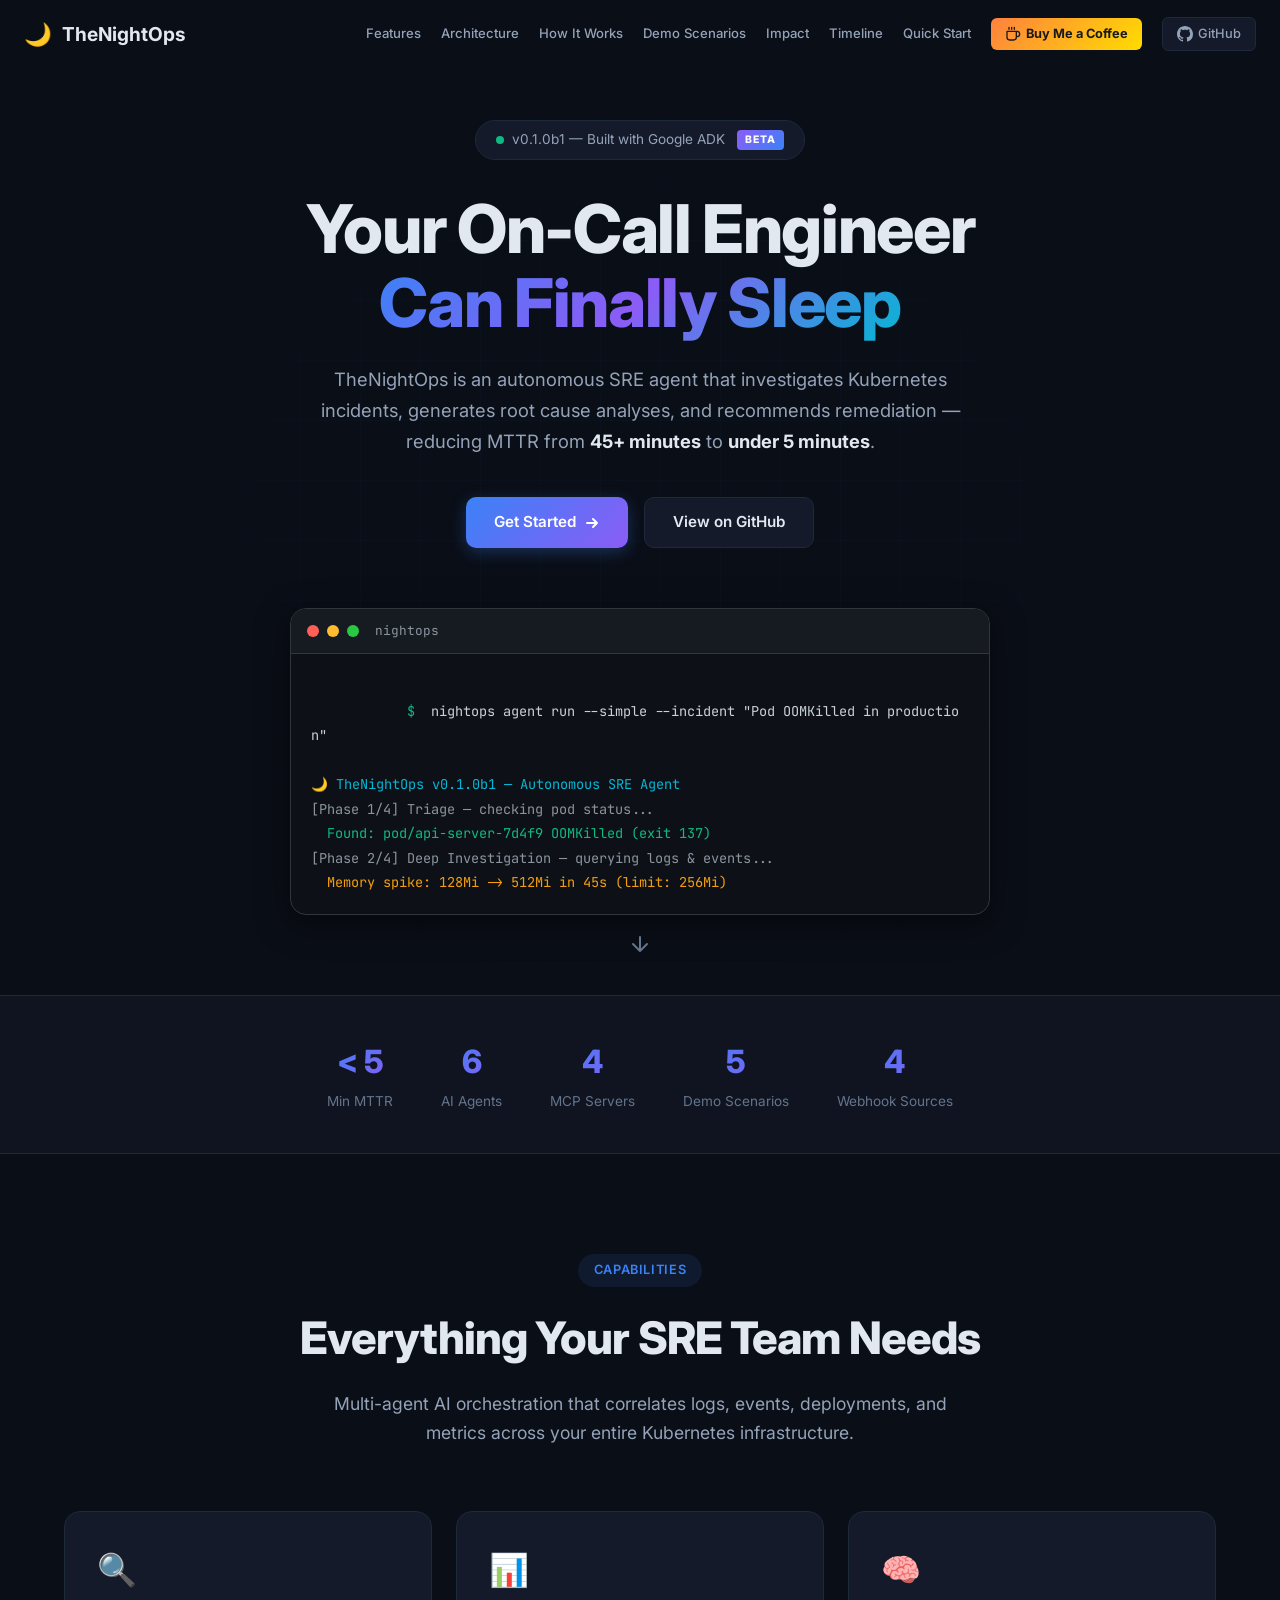
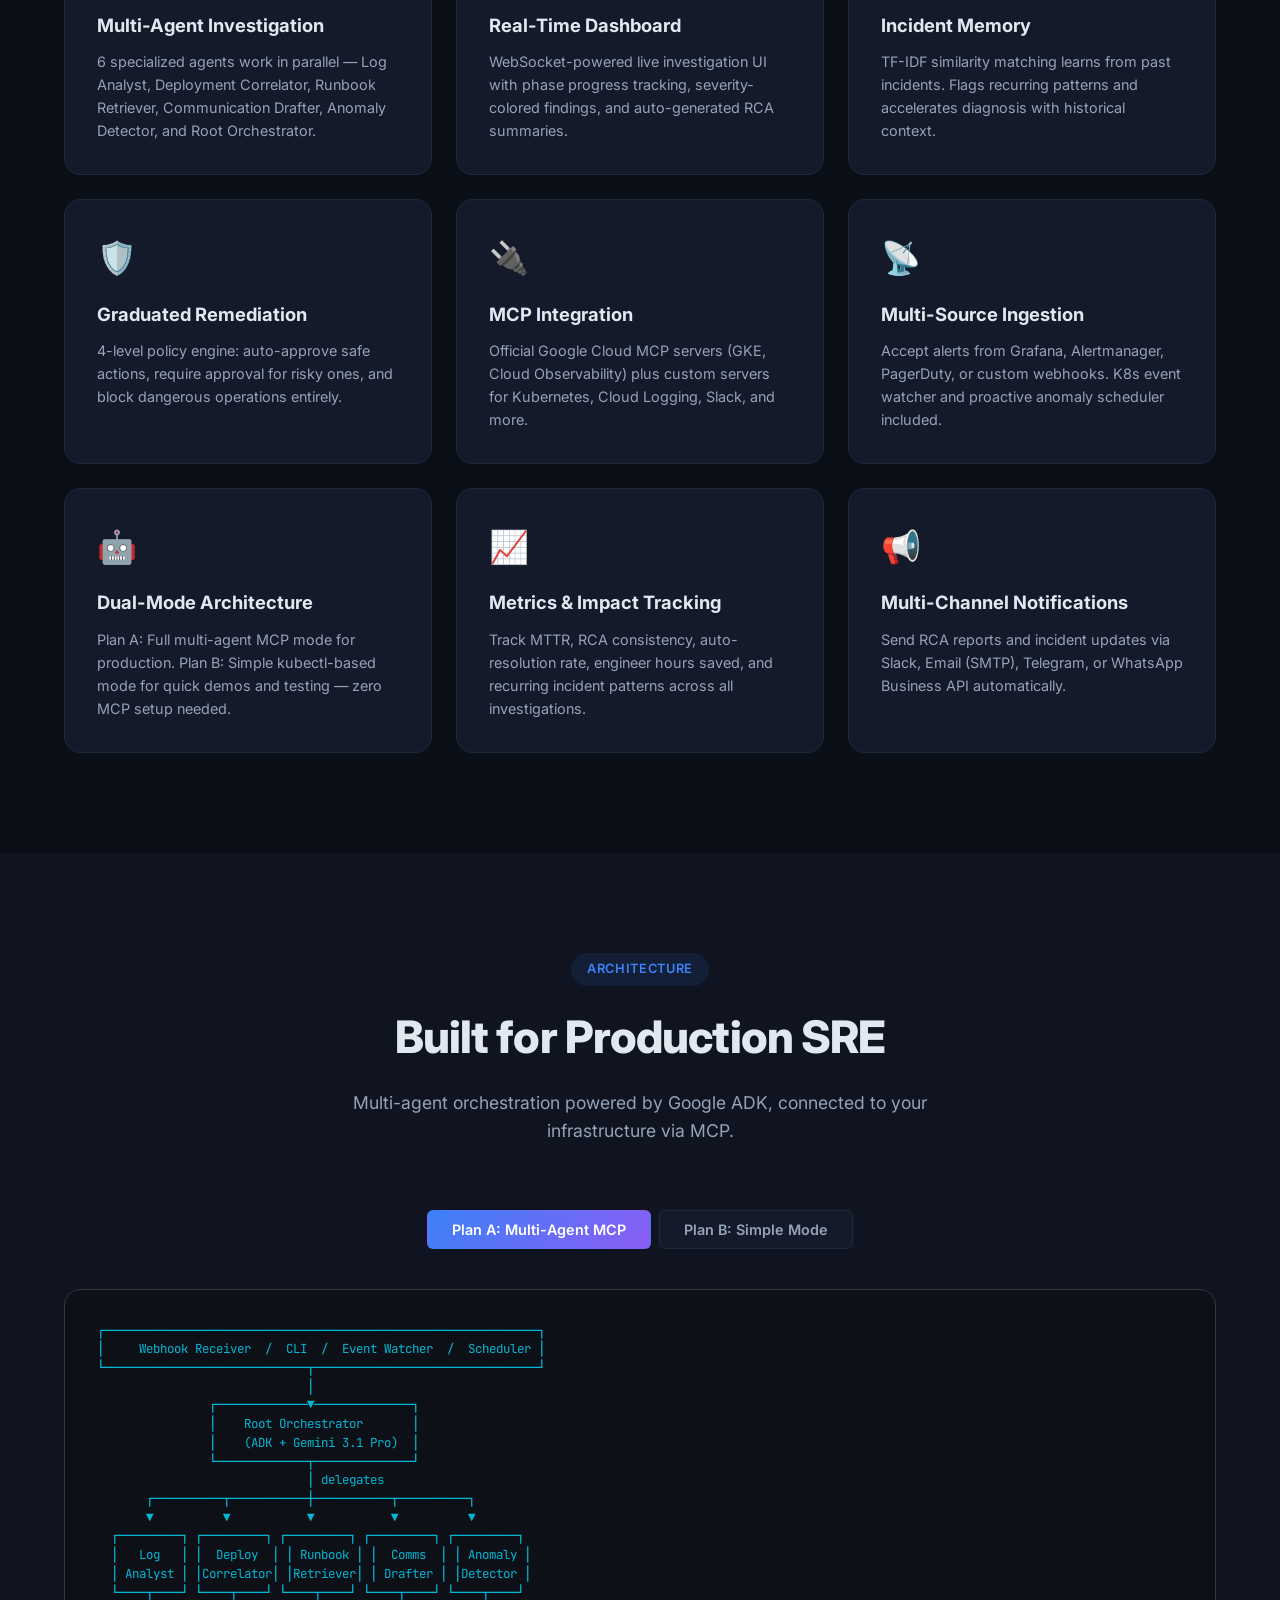
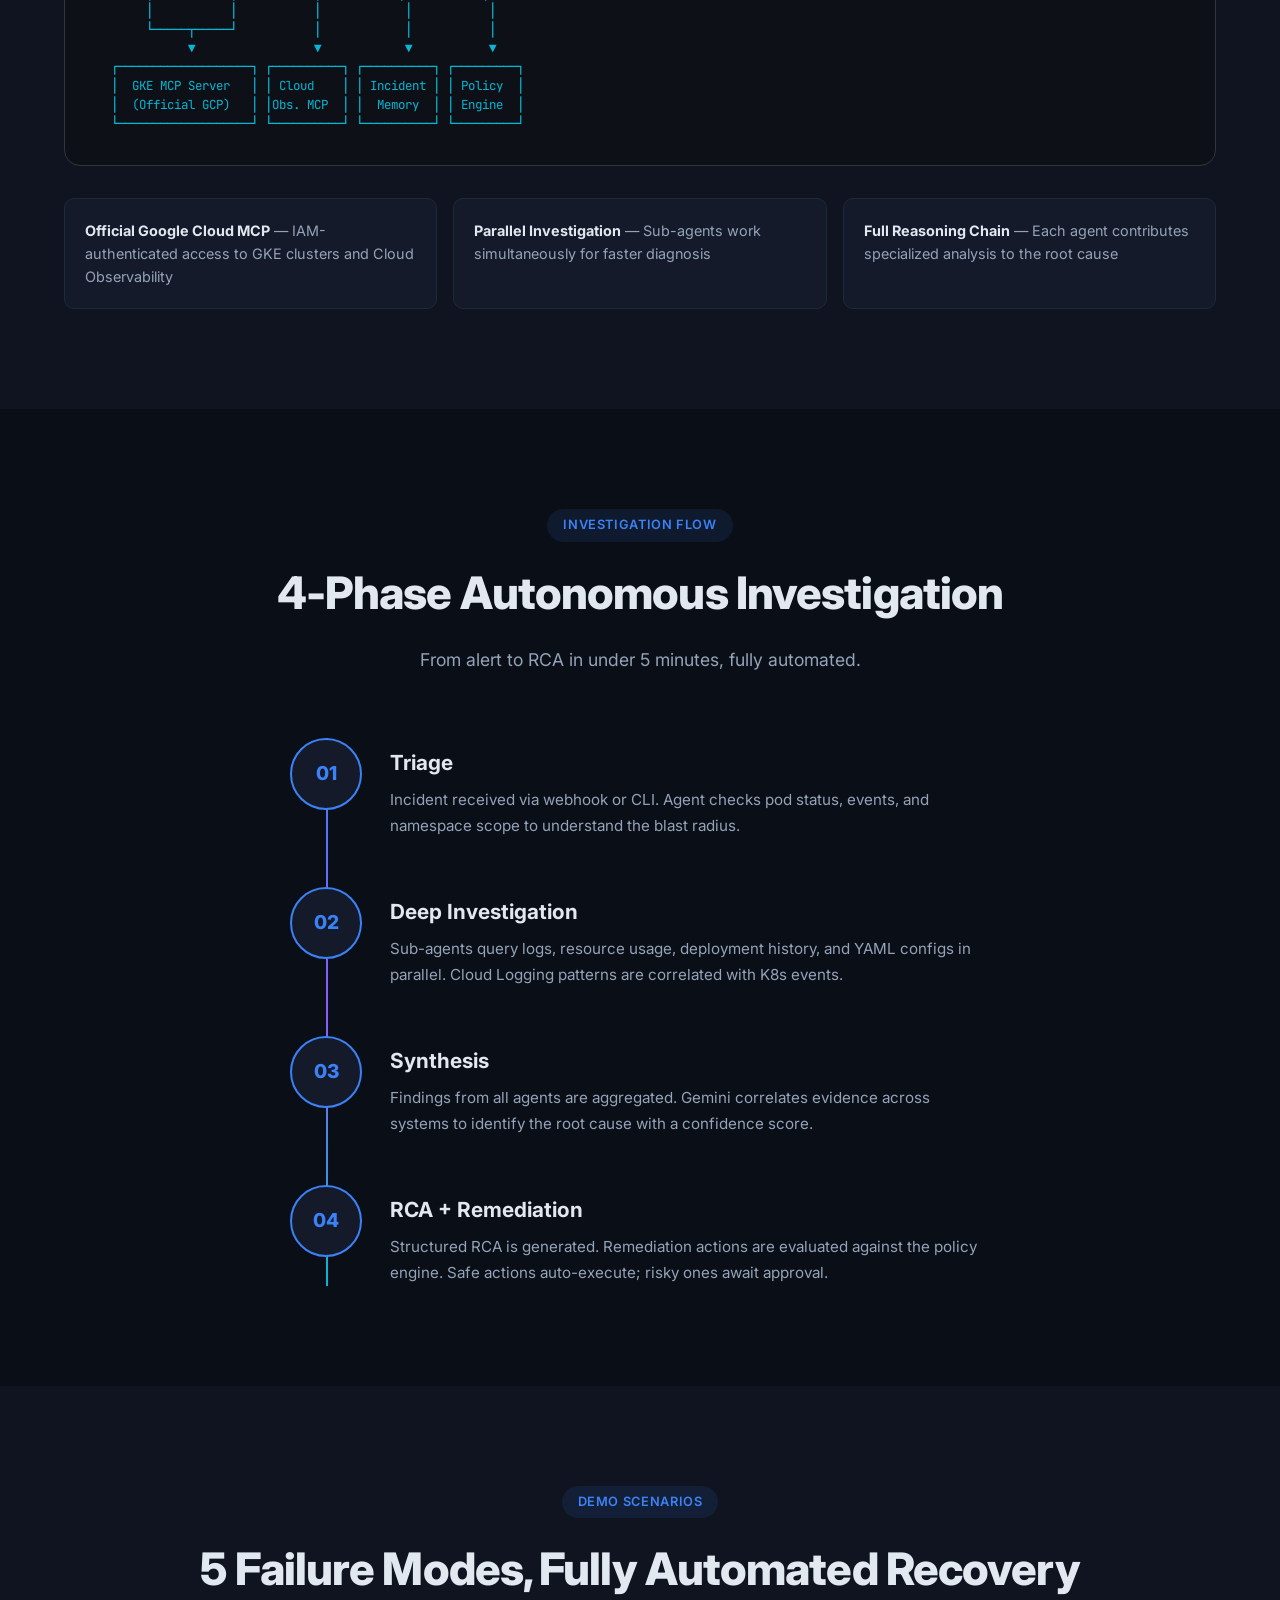
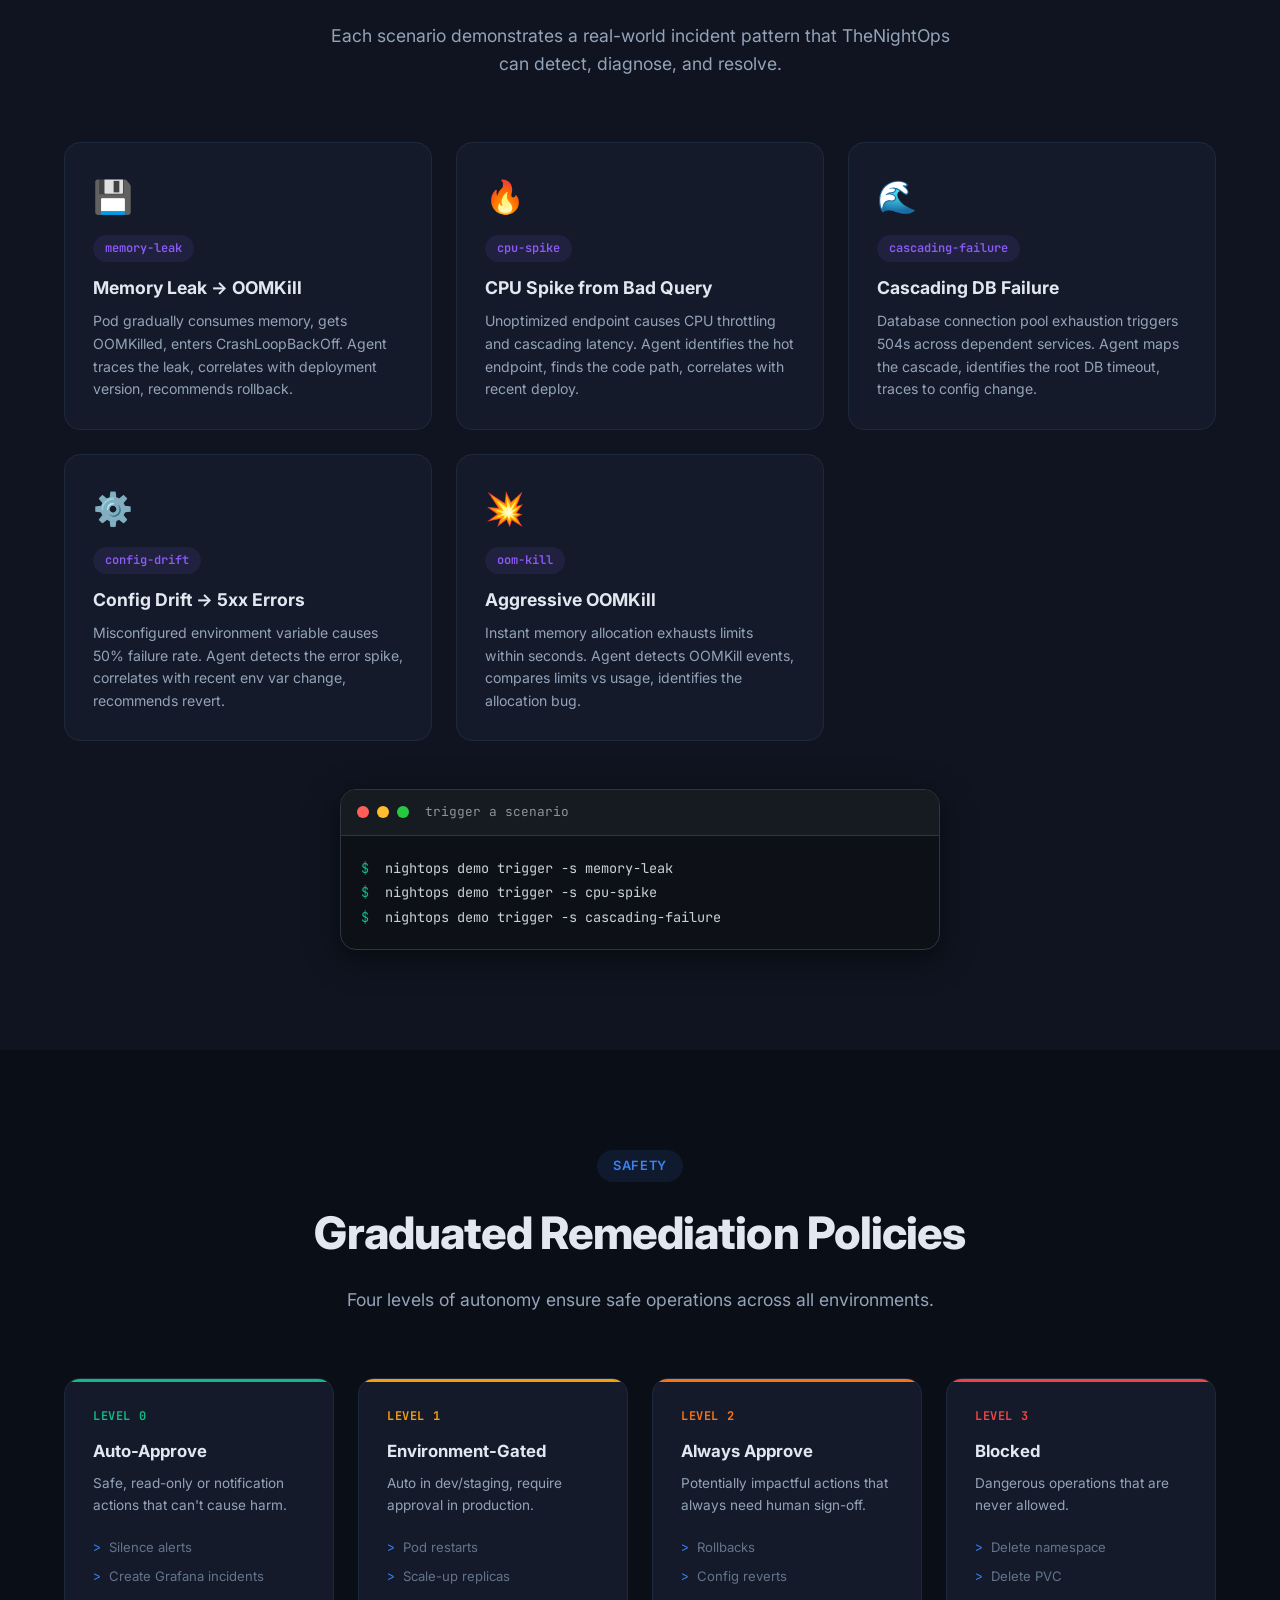
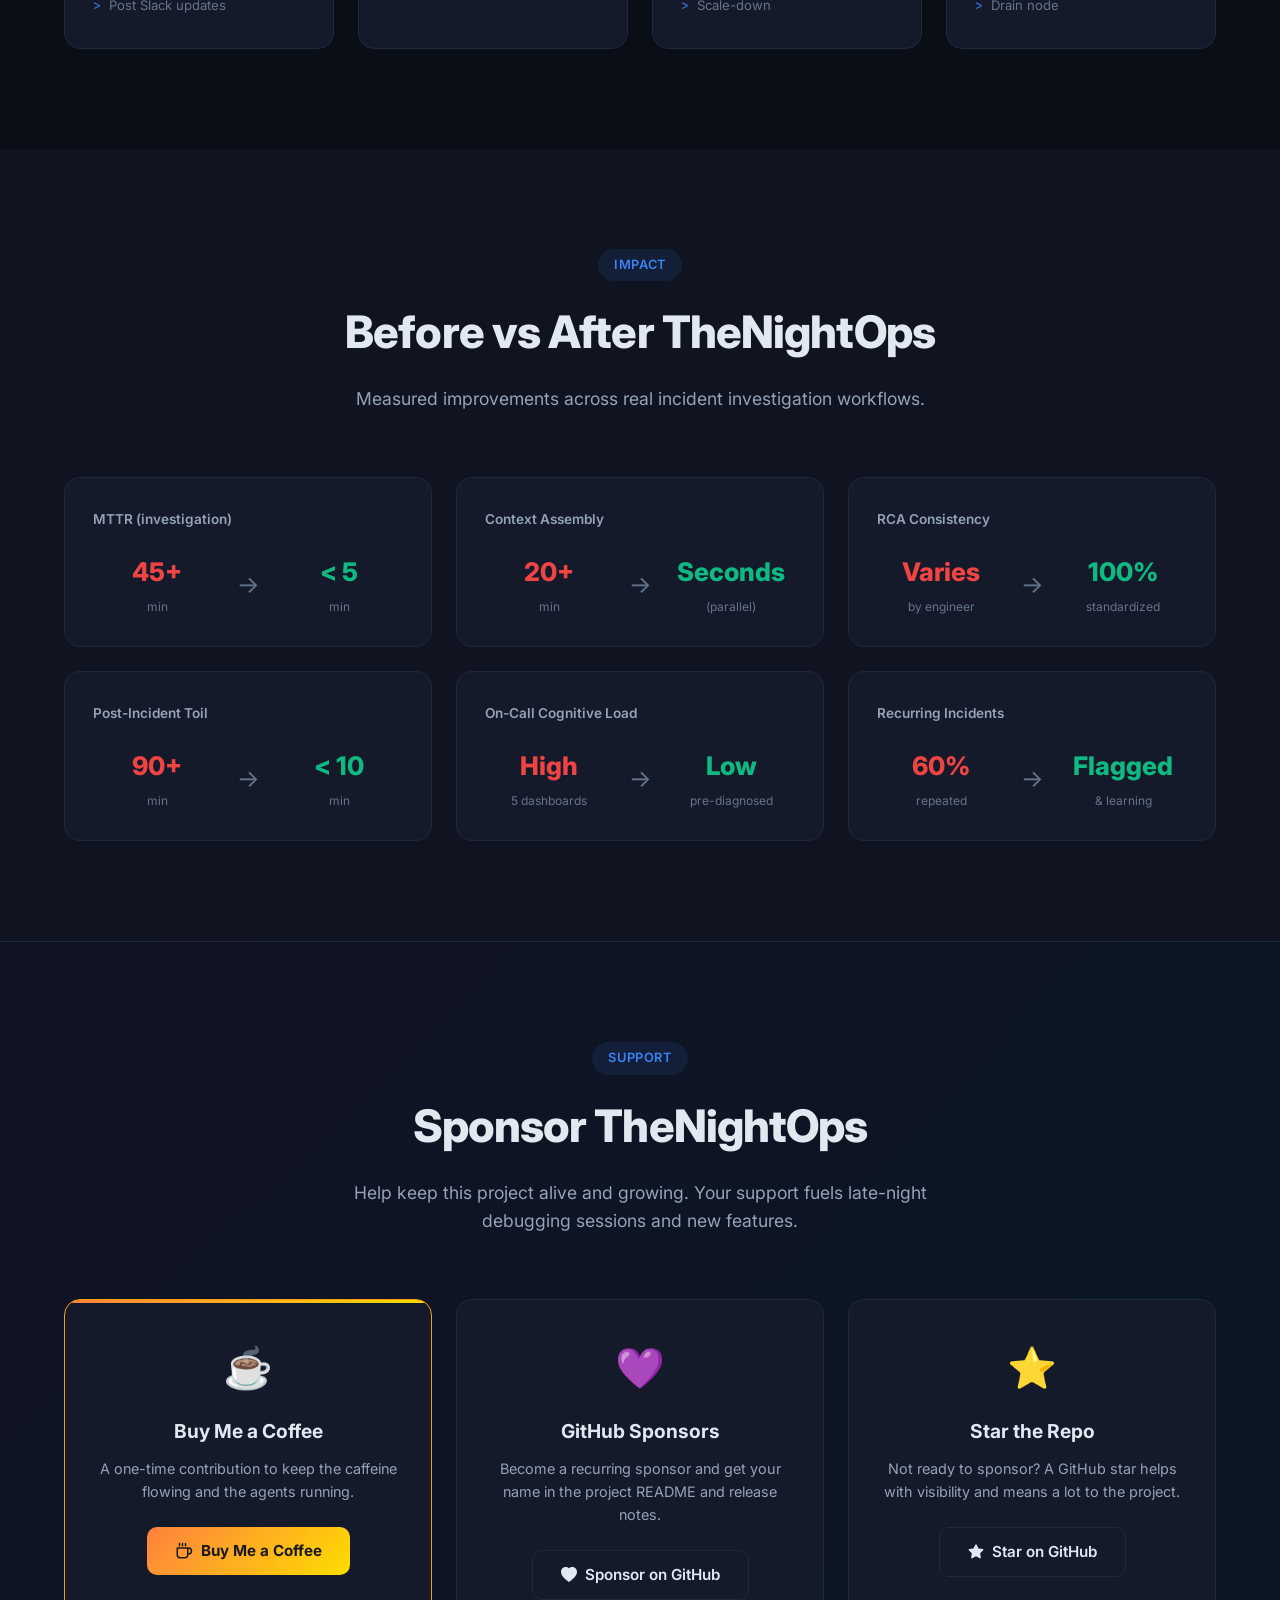
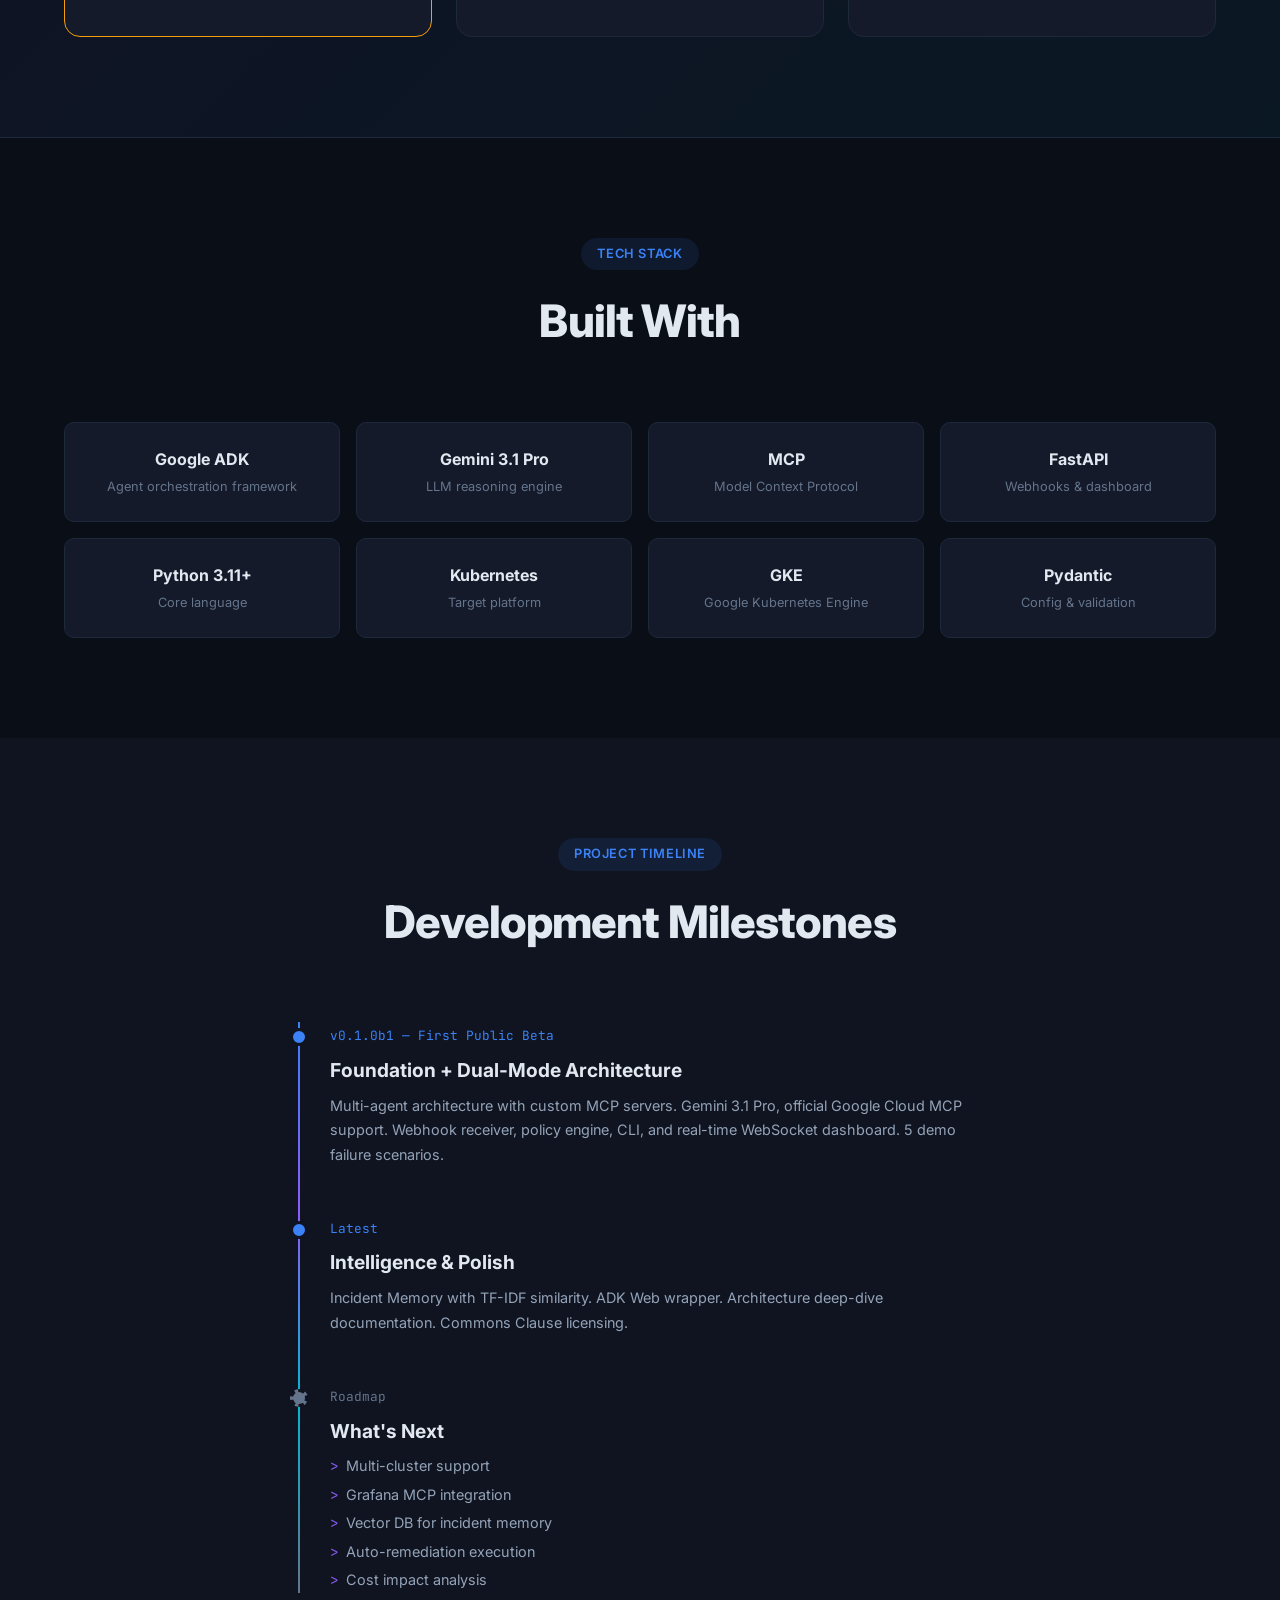
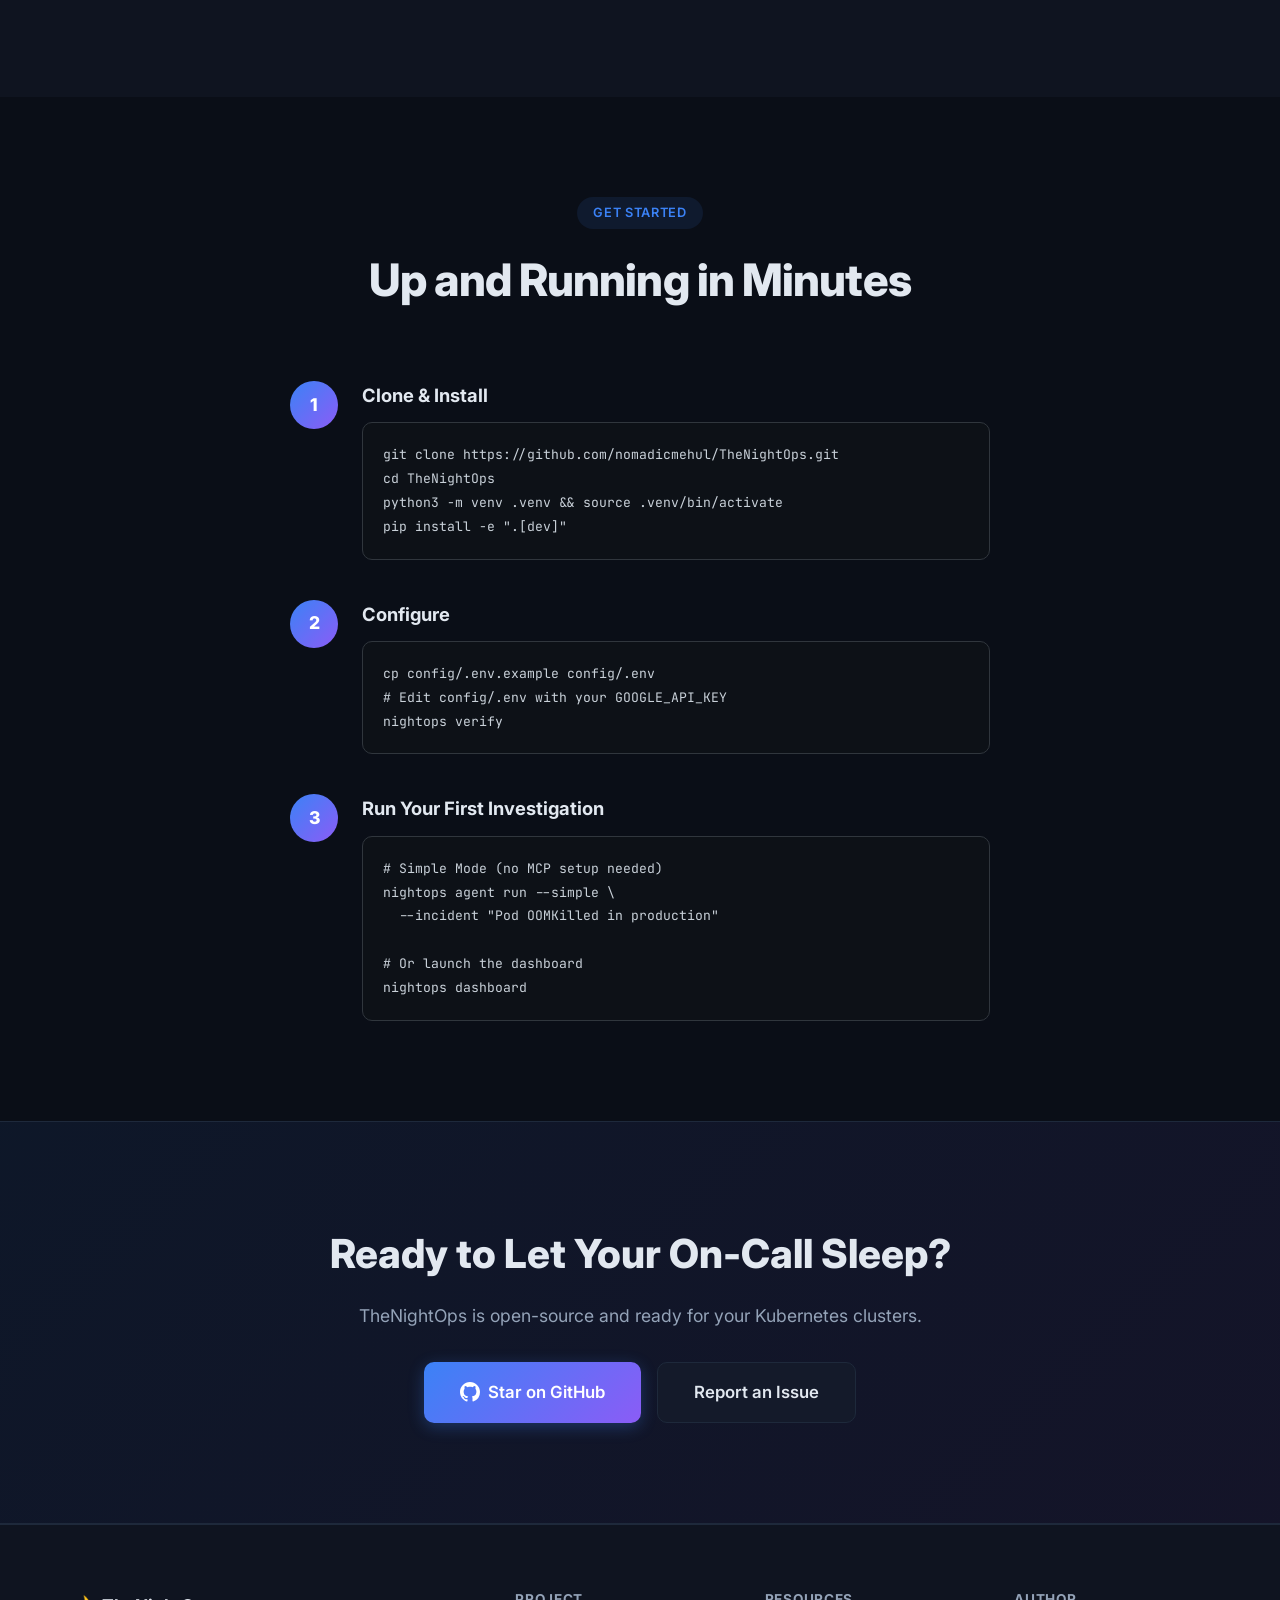
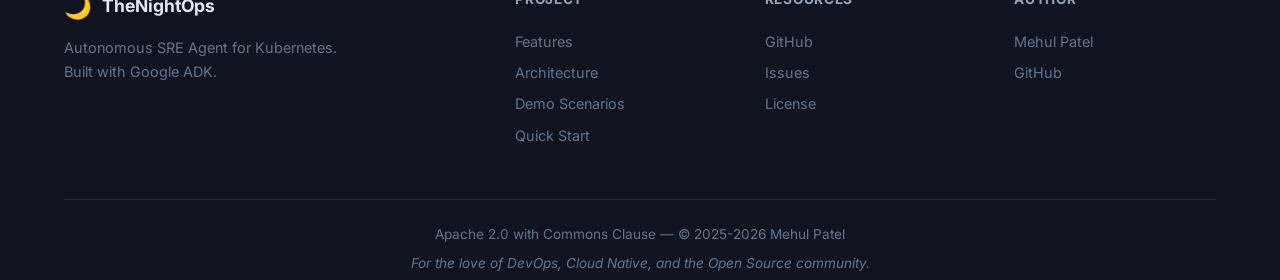
==== commit df89d3af: "Merge pull request #3 from nomadicmehul/features/website Set version to 0.1.0b1 — first public beta " ====
--- a/docs/index.html
+++ b/docs/index.html
@@ -70,7 +70,7 @@
     <div class="container hero-content">
       <div class="hero-badge">
         <span class="badge-dot"></span>
-        v0.3.0 &mdash; Built with Google ADK
+        v0.1.0b1 &mdash; Built with Google ADK
         <span class="badge-beta">BETA</span>
       </div>
       <h1 class="hero-title">
@@ -642,17 +642,9 @@
         <div class="timeline-item" data-aos>
           <div class="timeline-marker"></div>
           <div class="timeline-content">
-            <span class="timeline-date">v0.2.0 &mdash; Initial Release</span>
-            <h3>Foundation</h3>
-            <p>Multi-agent architecture with custom MCP servers. Webhook receiver, policy engine, and CLI. 5 demo failure scenarios.</p>
-          </div>
-        </div>
-        <div class="timeline-item" data-aos>
-          <div class="timeline-marker"></div>
-          <div class="timeline-content">
-            <span class="timeline-date">v0.3.0 &mdash; Major Upgrade</span>
-            <h3>Dual-Mode Architecture</h3>
-            <p>Gemini 3.1 Pro upgrade. Official Google Cloud MCP support. Plan B Simple Mode for zero-setup demos. Real-time WebSocket dashboard.</p>
+            <span class="timeline-date">v0.1.0b1 &mdash; First Public Beta</span>
+            <h3>Foundation + Dual-Mode Architecture</h3>
+            <p>Multi-agent architecture with custom MCP servers. Gemini 3.1 Pro, official Google Cloud MCP support. Webhook receiver, policy engine, CLI, and real-time WebSocket dashboard. 5 demo failure scenarios.</p>
           </div>
         </div>
         <div class="timeline-item" data-aos>
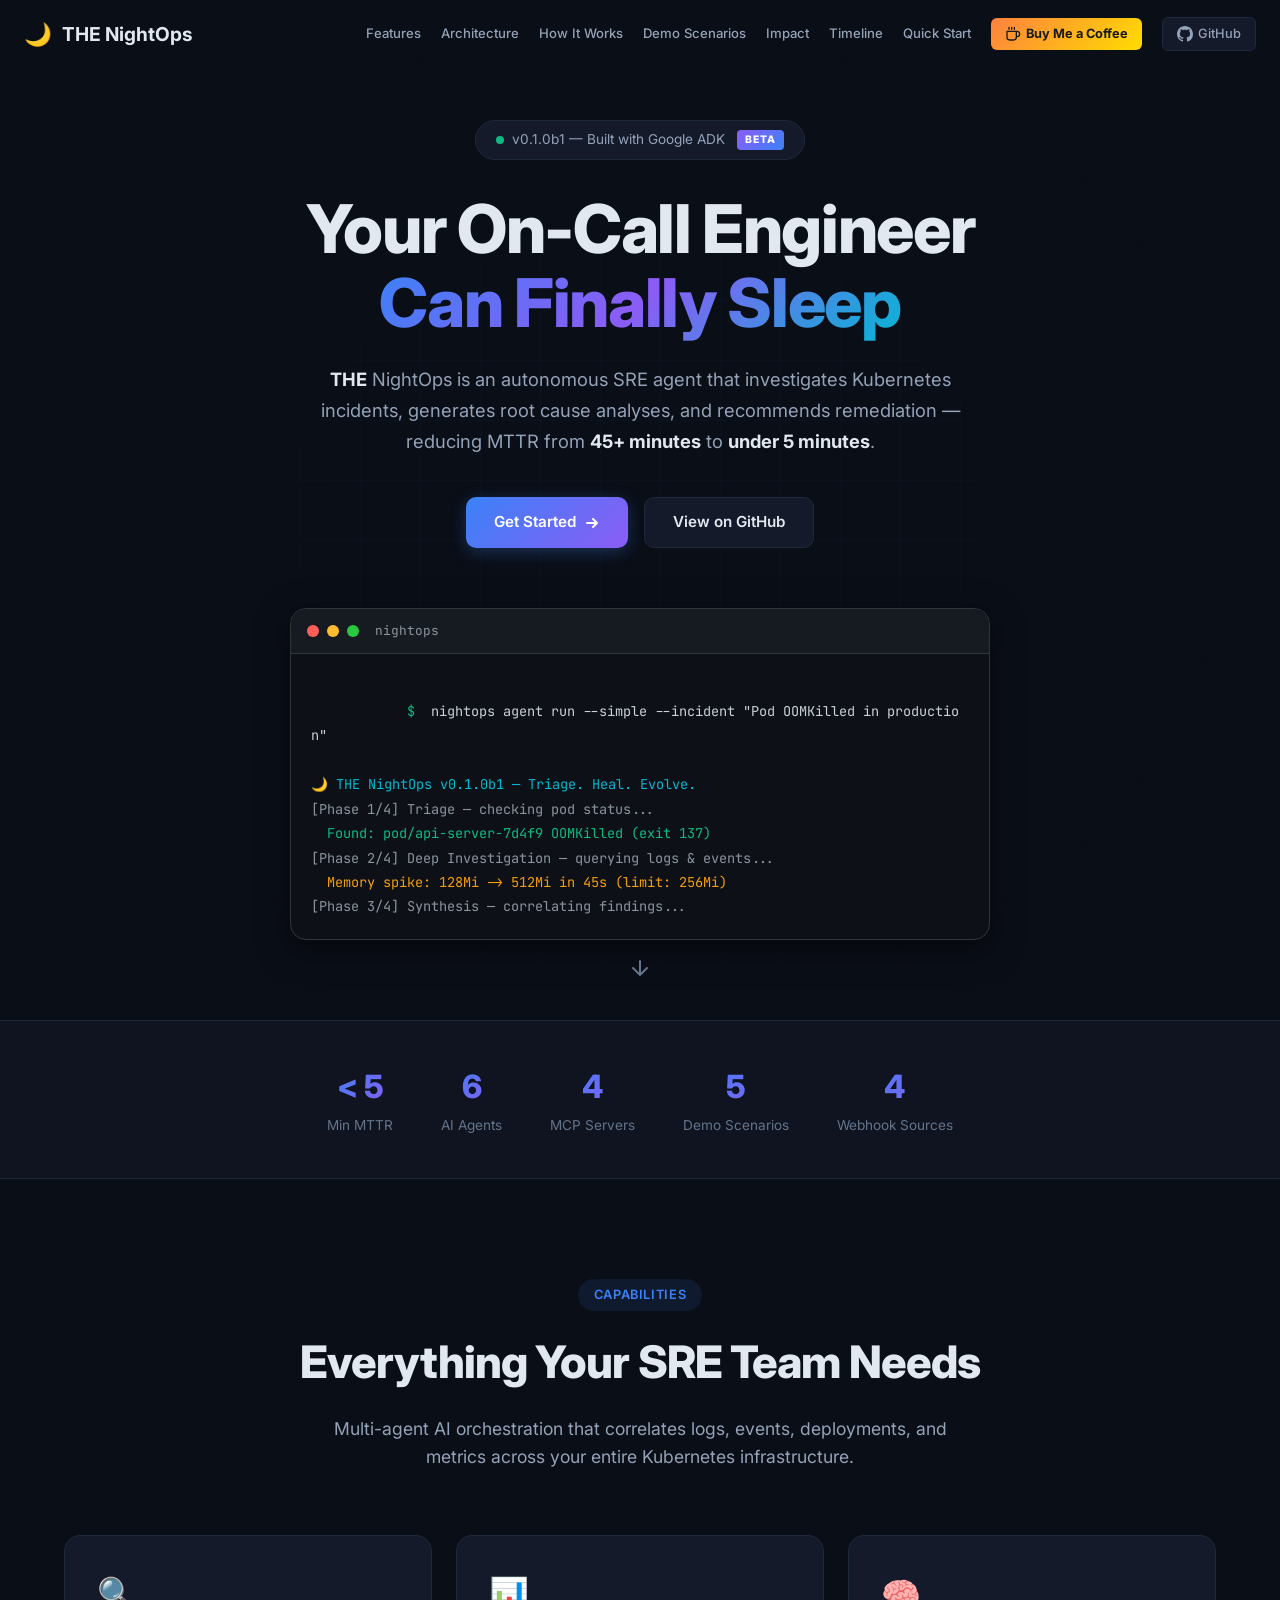
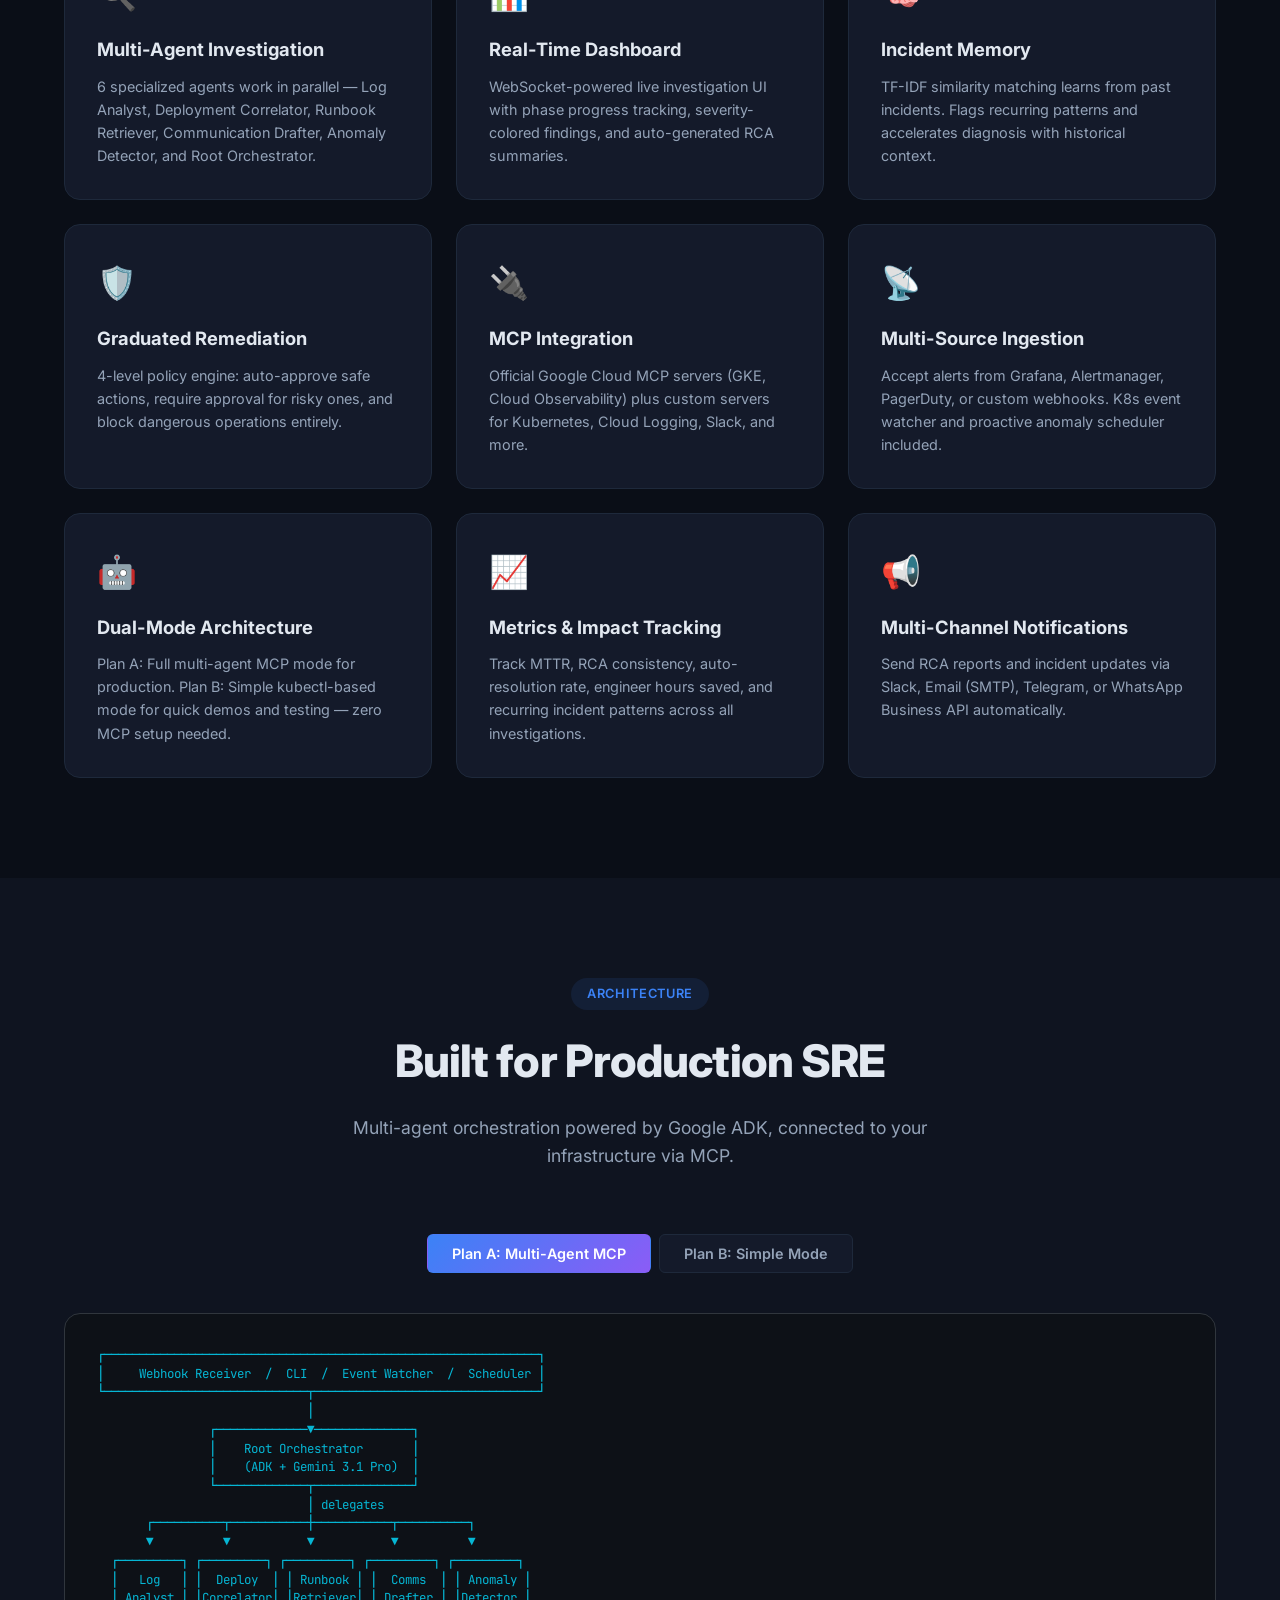
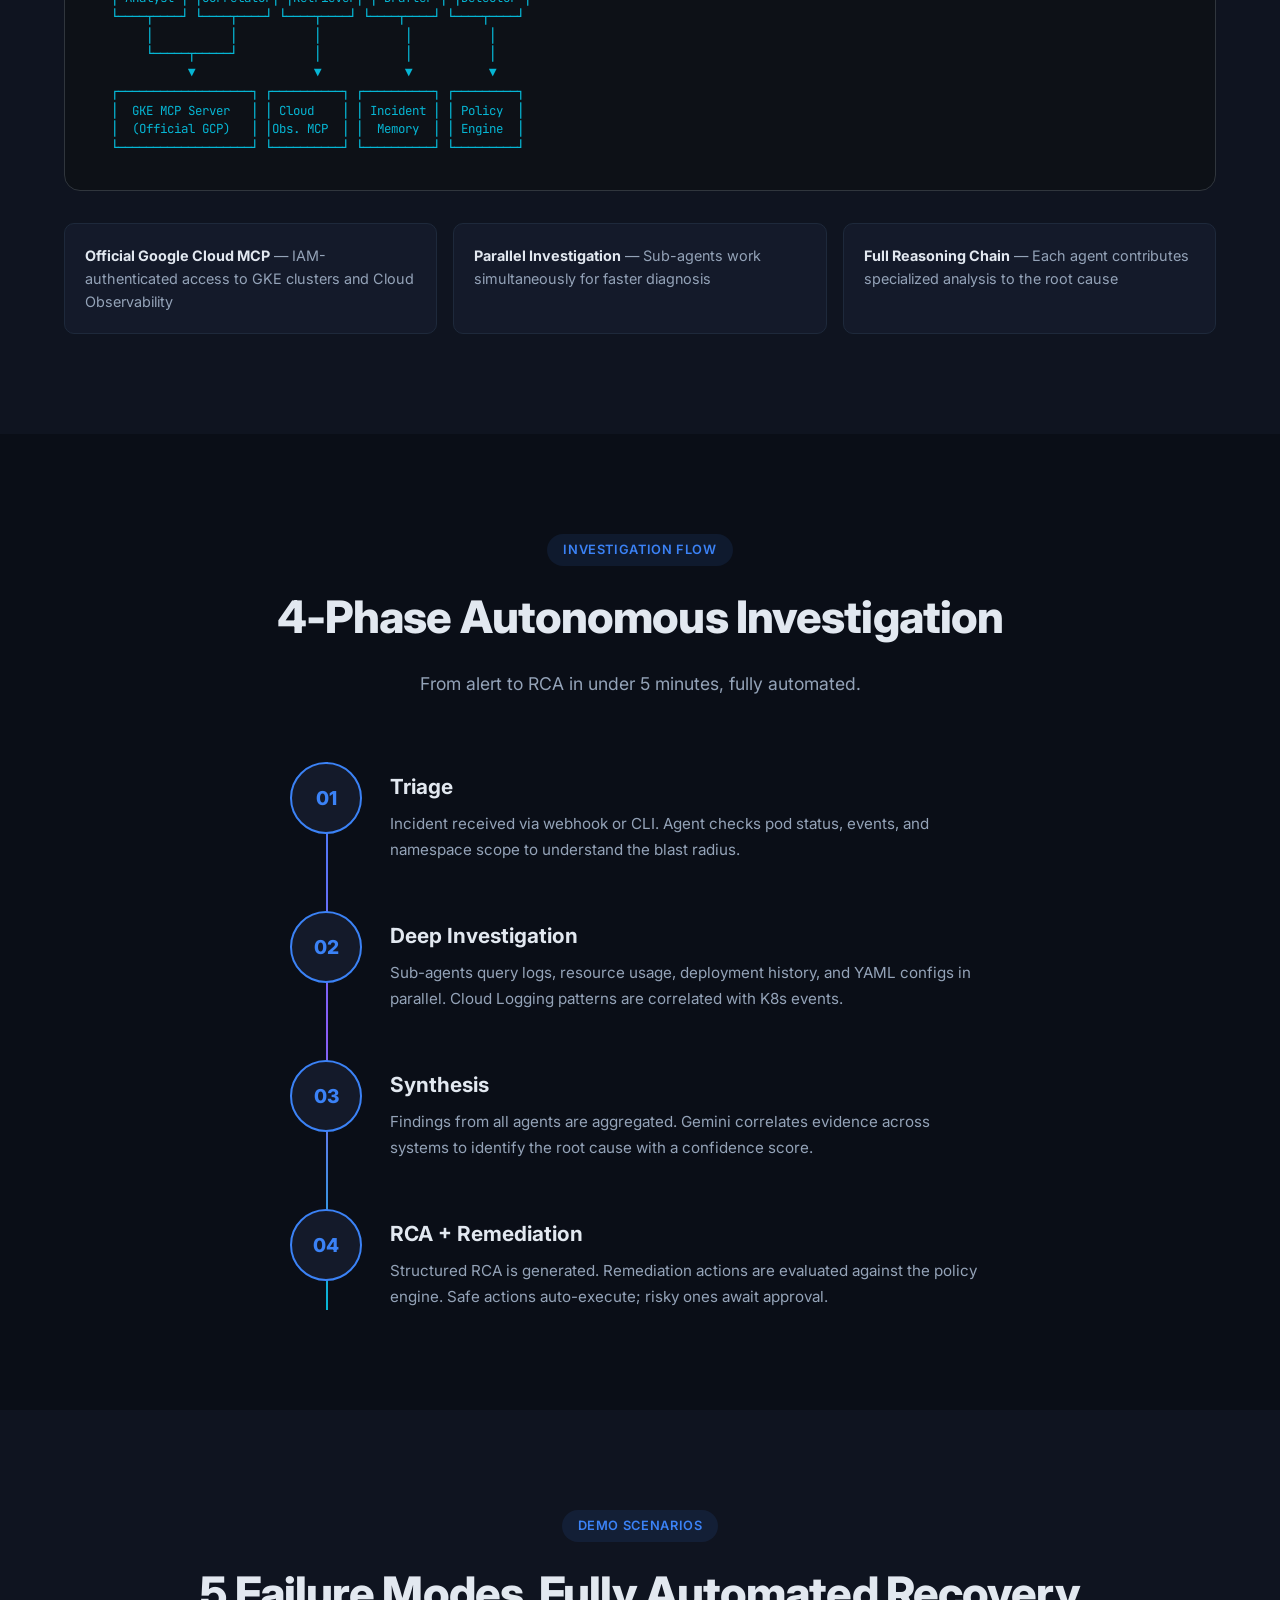
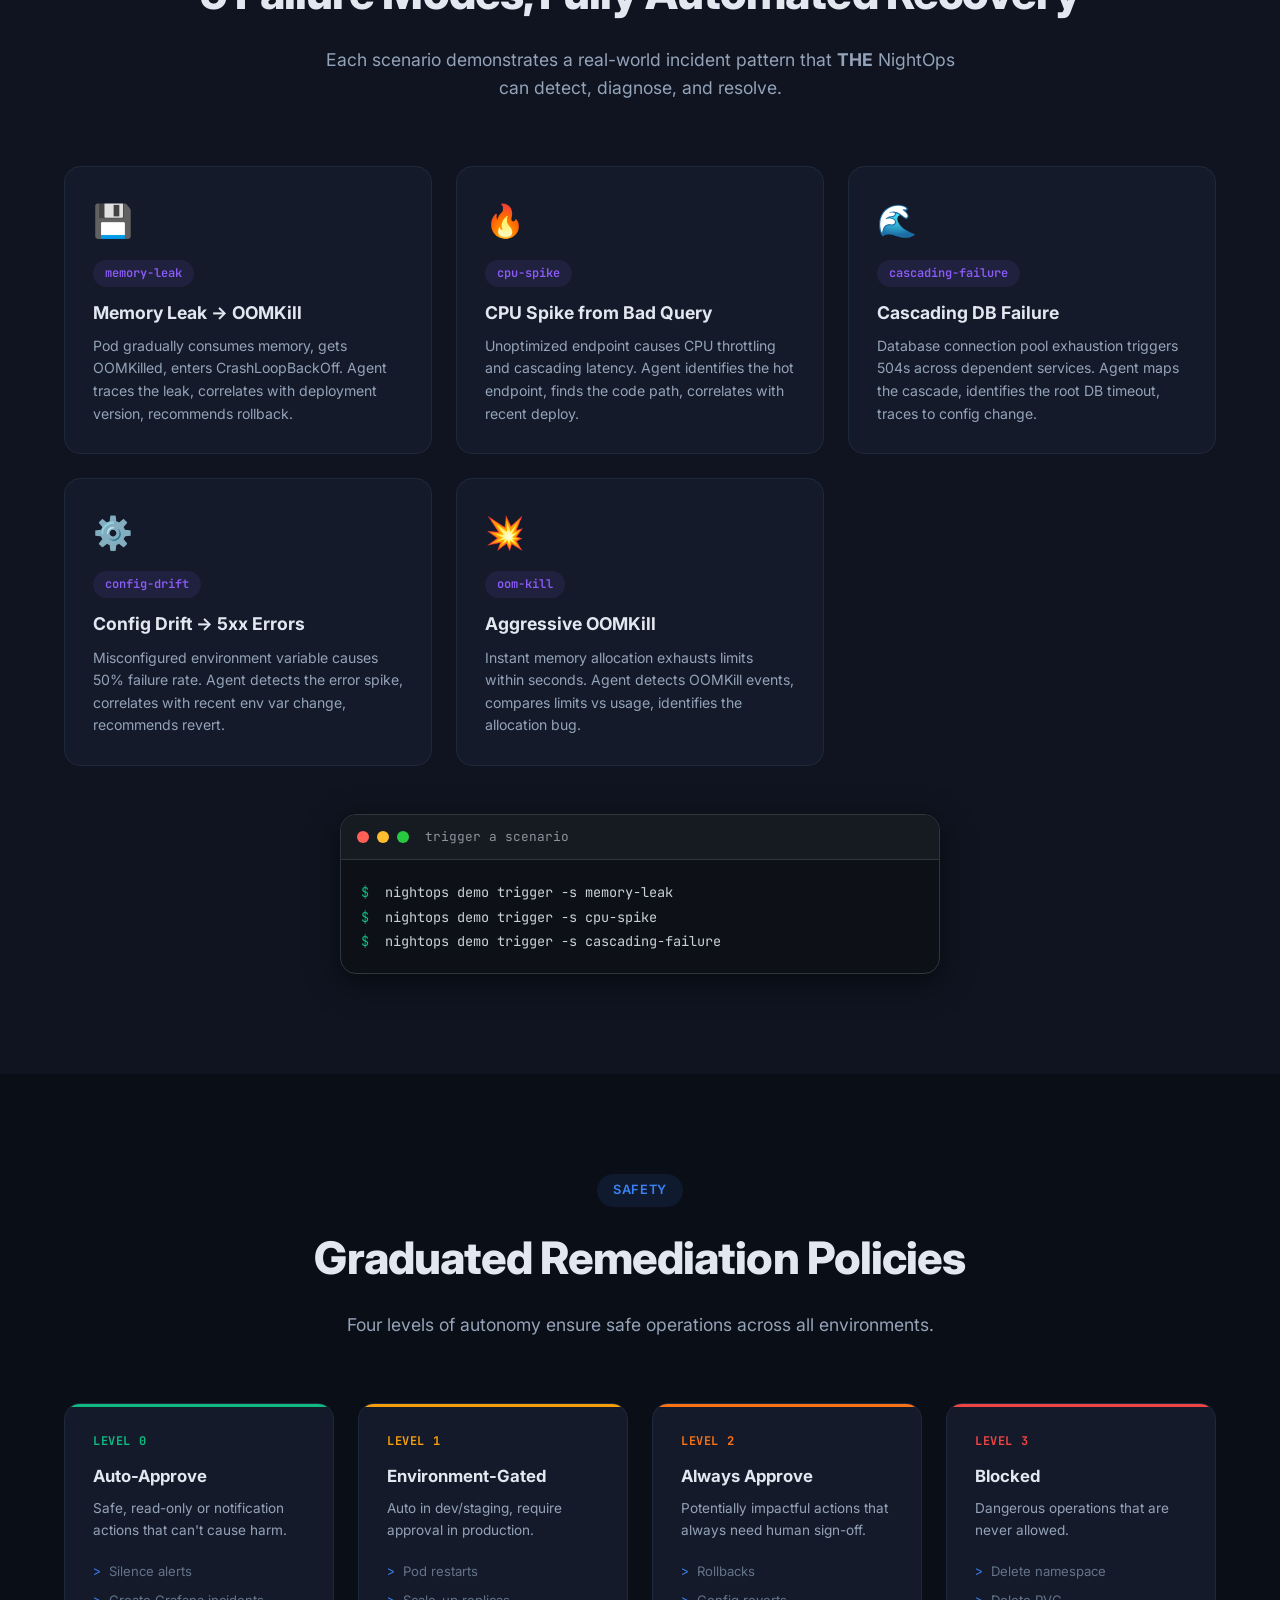
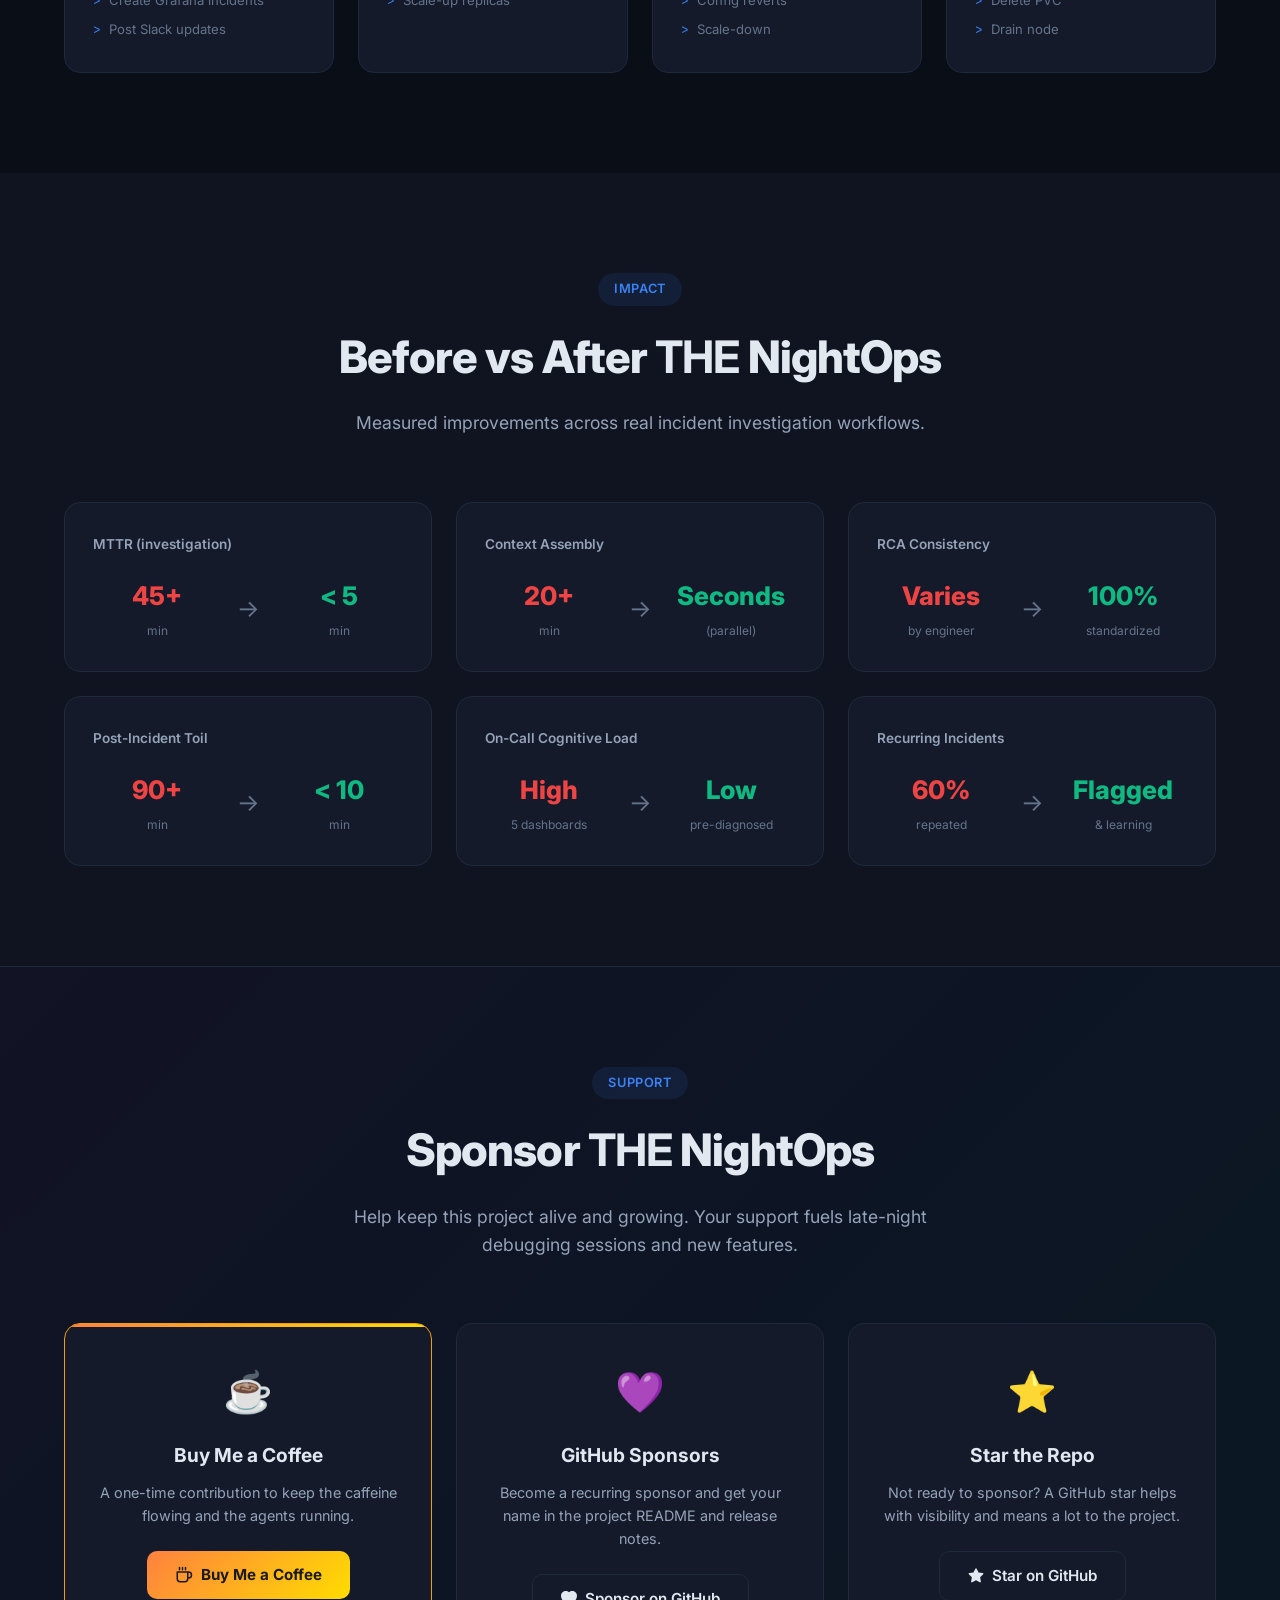
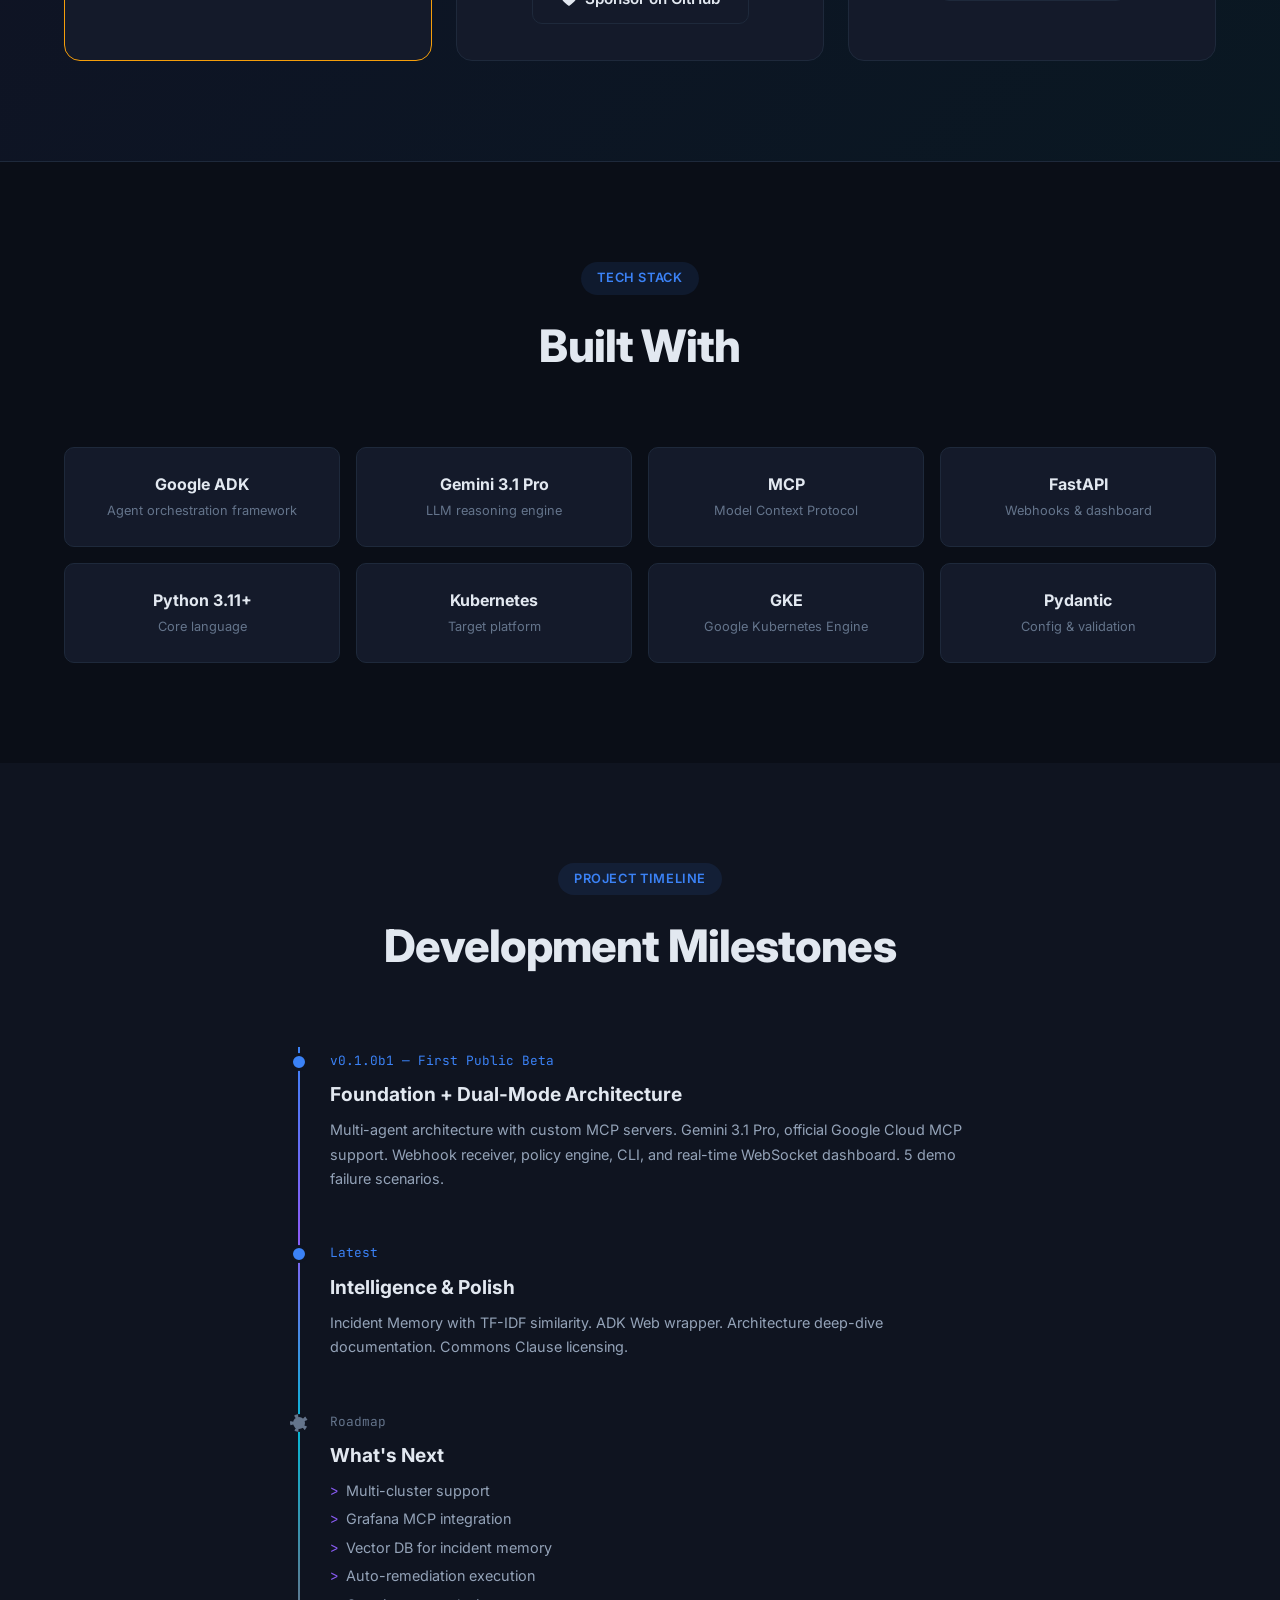
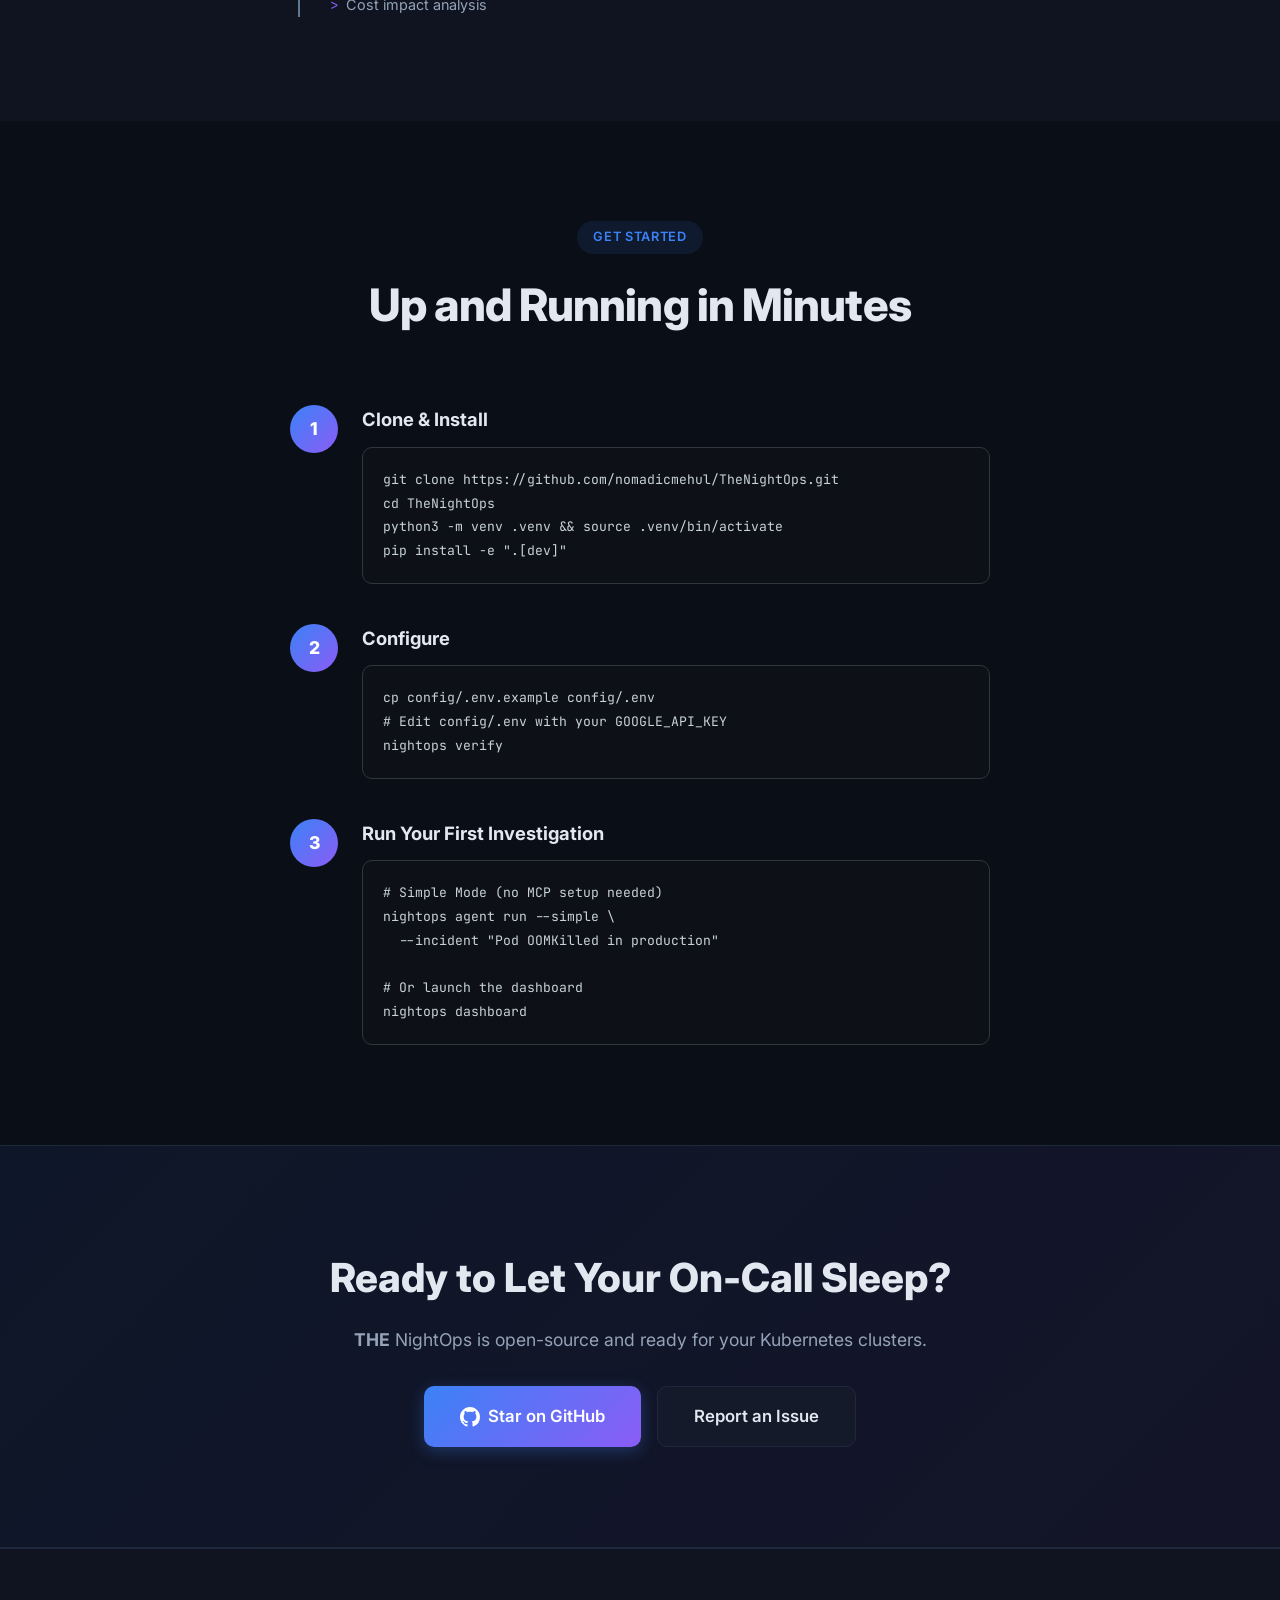
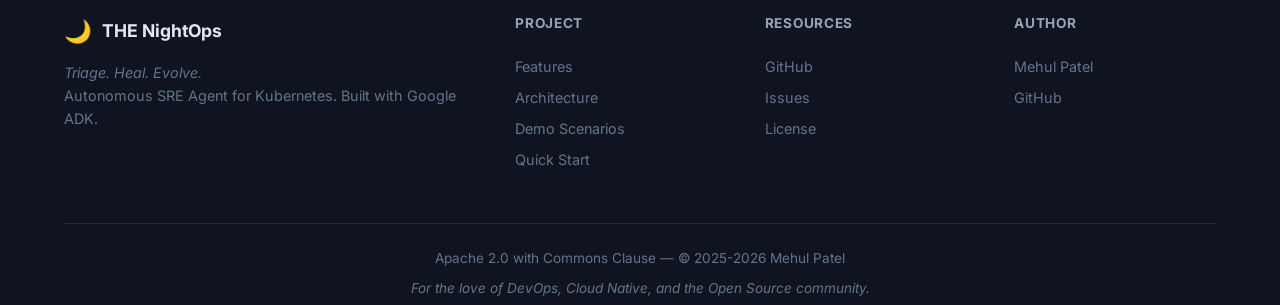
==== commit 48447fb0: "Rebrand to THE NightOps — Triage. Heal. Evolve. THE is now a backronym: Triage. Heal. Evolve. - Webs" ====
--- a/docs/index.html
+++ b/docs/index.html
@@ -3,20 +3,20 @@
 <head>
   <meta charset="UTF-8">
   <meta name="viewport" content="width=device-width, initial-scale=1.0">
-  <title>TheNightOps — Autonomous SRE Agent for Kubernetes</title>
+  <title>THE NightOps — Autonomous SRE Agent for Kubernetes</title>
   <meta name="description" content="AI-powered SRE agent that investigates Kubernetes incidents, generates root cause analyses, and recommends remediation — so your on-call engineer can sleep.">
   <meta name="keywords" content="kubernetes, SRE, incident response, AI agent, Google ADK, MCP, DevOps, autonomous operations">
   <meta name="author" content="Mehul Patel">
 
   <!-- Open Graph -->
-  <meta property="og:title" content="TheNightOps — Autonomous SRE Agent for Kubernetes">
+  <meta property="og:title" content="THE NightOps — Autonomous SRE Agent for Kubernetes">
   <meta property="og:description" content="AI-powered incident investigation that reduces MTTR from 45+ minutes to under 5 minutes.">
   <meta property="og:type" content="website">
   <meta property="og:url" content="https://nomadicmehul.github.io/TheNightOps/">
 
   <!-- Twitter Card -->
   <meta name="twitter:card" content="summary_large_image">
-  <meta name="twitter:title" content="TheNightOps — Autonomous SRE Agent">
+  <meta name="twitter:title" content="THE NightOps — Autonomous SRE Agent">
   <meta name="twitter:description" content="AI-powered Kubernetes incident investigation. MTTR from 45 min to under 5 min.">
 
   <!-- Favicon -->
@@ -36,7 +36,7 @@
     <div class="nav-container">
       <a href="#" class="nav-logo">
         <span class="logo-icon">🌙</span>
-        <span class="logo-text">TheNightOps</span>
+        <span class="logo-text"><strong>THE</strong> NightOps</span>
       </a>
       <div class="nav-links" id="navLinks">
         <a href="#features" class="nav-link">Features</a>
@@ -78,7 +78,7 @@
         <span class="gradient-text">Can Finally Sleep</span>
       </h1>
       <p class="hero-subtitle">
-        TheNightOps is an autonomous SRE agent that investigates Kubernetes incidents,
+        <strong>THE</strong> NightOps is an autonomous SRE agent that investigates Kubernetes incidents,
         generates root cause analyses, and recommends remediation &mdash; reducing MTTR
         from <strong>45+ minutes</strong> to <strong>under 5 minutes</strong>.
       </p>
@@ -336,7 +336,7 @@
       <div class="section-header">
         <span class="section-tag">Demo Scenarios</span>
         <h2 class="section-title">5 Failure Modes, Fully Automated Recovery</h2>
-        <p class="section-subtitle">Each scenario demonstrates a real-world incident pattern that TheNightOps can detect, diagnose, and resolve.</p>
+        <p class="section-subtitle">Each scenario demonstrates a real-world incident pattern that <strong>THE</strong> NightOps can detect, diagnose, and resolve.</p>
       </div>
       <div class="scenarios-grid">
         <div class="scenario-card" data-aos>
@@ -443,7 +443,7 @@
     <div class="container">
       <div class="section-header">
         <span class="section-tag">Impact</span>
-        <h2 class="section-title">Before vs After TheNightOps</h2>
+        <h2 class="section-title">Before vs After <strong>THE</strong> NightOps</h2>
         <p class="section-subtitle">Measured improvements across real incident investigation workflows.</p>
       </div>
       <div class="metrics-grid">
@@ -552,7 +552,7 @@
     <div class="container">
       <div class="section-header">
         <span class="section-tag">Support</span>
-        <h2 class="section-title">Sponsor TheNightOps</h2>
+        <h2 class="section-title">Sponsor <strong>THE</strong> NightOps</h2>
         <p class="section-subtitle">Help keep this project alive and growing. Your support fuels late-night debugging sessions and new features.</p>
       </div>
       <div class="sponsor-grid">
@@ -726,7 +726,7 @@
   <section class="section section-cta">
     <div class="container">
       <h2>Ready to Let Your On-Call Sleep?</h2>
-      <p>TheNightOps is open-source and ready for your Kubernetes clusters.</p>
+      <p><strong>THE</strong> NightOps is open-source and ready for your Kubernetes clusters.</p>
       <div class="cta-actions">
         <a href="https://github.com/nomadicmehul/TheNightOps" class="btn btn-primary btn-lg" target="_blank" rel="noopener">
           <svg class="github-icon" viewBox="0 0 16 16" width="20" height="20"><path fill="currentColor" d="M8 0C3.58 0 0 3.58 0 8c0 3.54 2.29 6.53 5.47 7.59.4.07.55-.17.55-.38 0-.19-.01-.82-.01-1.49-2.01.37-2.53-.49-2.69-.94-.09-.23-.48-.94-.82-1.13-.28-.15-.68-.52-.01-.53.63-.01 1.08.58 1.23.82.72 1.21 1.87.87 2.33.66.07-.52.28-.87.51-1.07-1.78-.2-3.64-.89-3.64-3.95 0-.87.31-1.59.82-2.15-.08-.2-.36-1.02.08-2.12 0 0 .67-.21 2.2.82.64-.18 1.32-.27 2-.27.68 0 1.36.09 2 .27 1.53-1.04 2.2-.82 2.2-.82.44 1.1.16 1.92.08 2.12.51.56.82 1.27.82 2.15 0 3.07-1.87 3.75-3.65 3.95.29.25.54.73.54 1.48 0 1.07-.01 1.93-.01 2.2 0 .21.15.46.55.38A8.013 8.013 0 0016 8c0-4.42-3.58-8-8-8z"></path></svg>
@@ -746,9 +746,9 @@
         <div class="footer-brand">
           <div class="footer-logo">
             <span class="logo-icon">🌙</span>
-            <span class="logo-text">TheNightOps</span>
-          </div>
-          <p>Autonomous SRE Agent for Kubernetes.<br>Built with Google ADK.</p>
+            <span class="logo-text"><strong>THE</strong> NightOps</span>
+          </div>
+          <p><em>Triage. Heal. Evolve.</em><br>Autonomous SRE Agent for Kubernetes. Built with Google ADK.</p>
         </div>
         <div class="footer-links">
           <h4>Project</h4>
